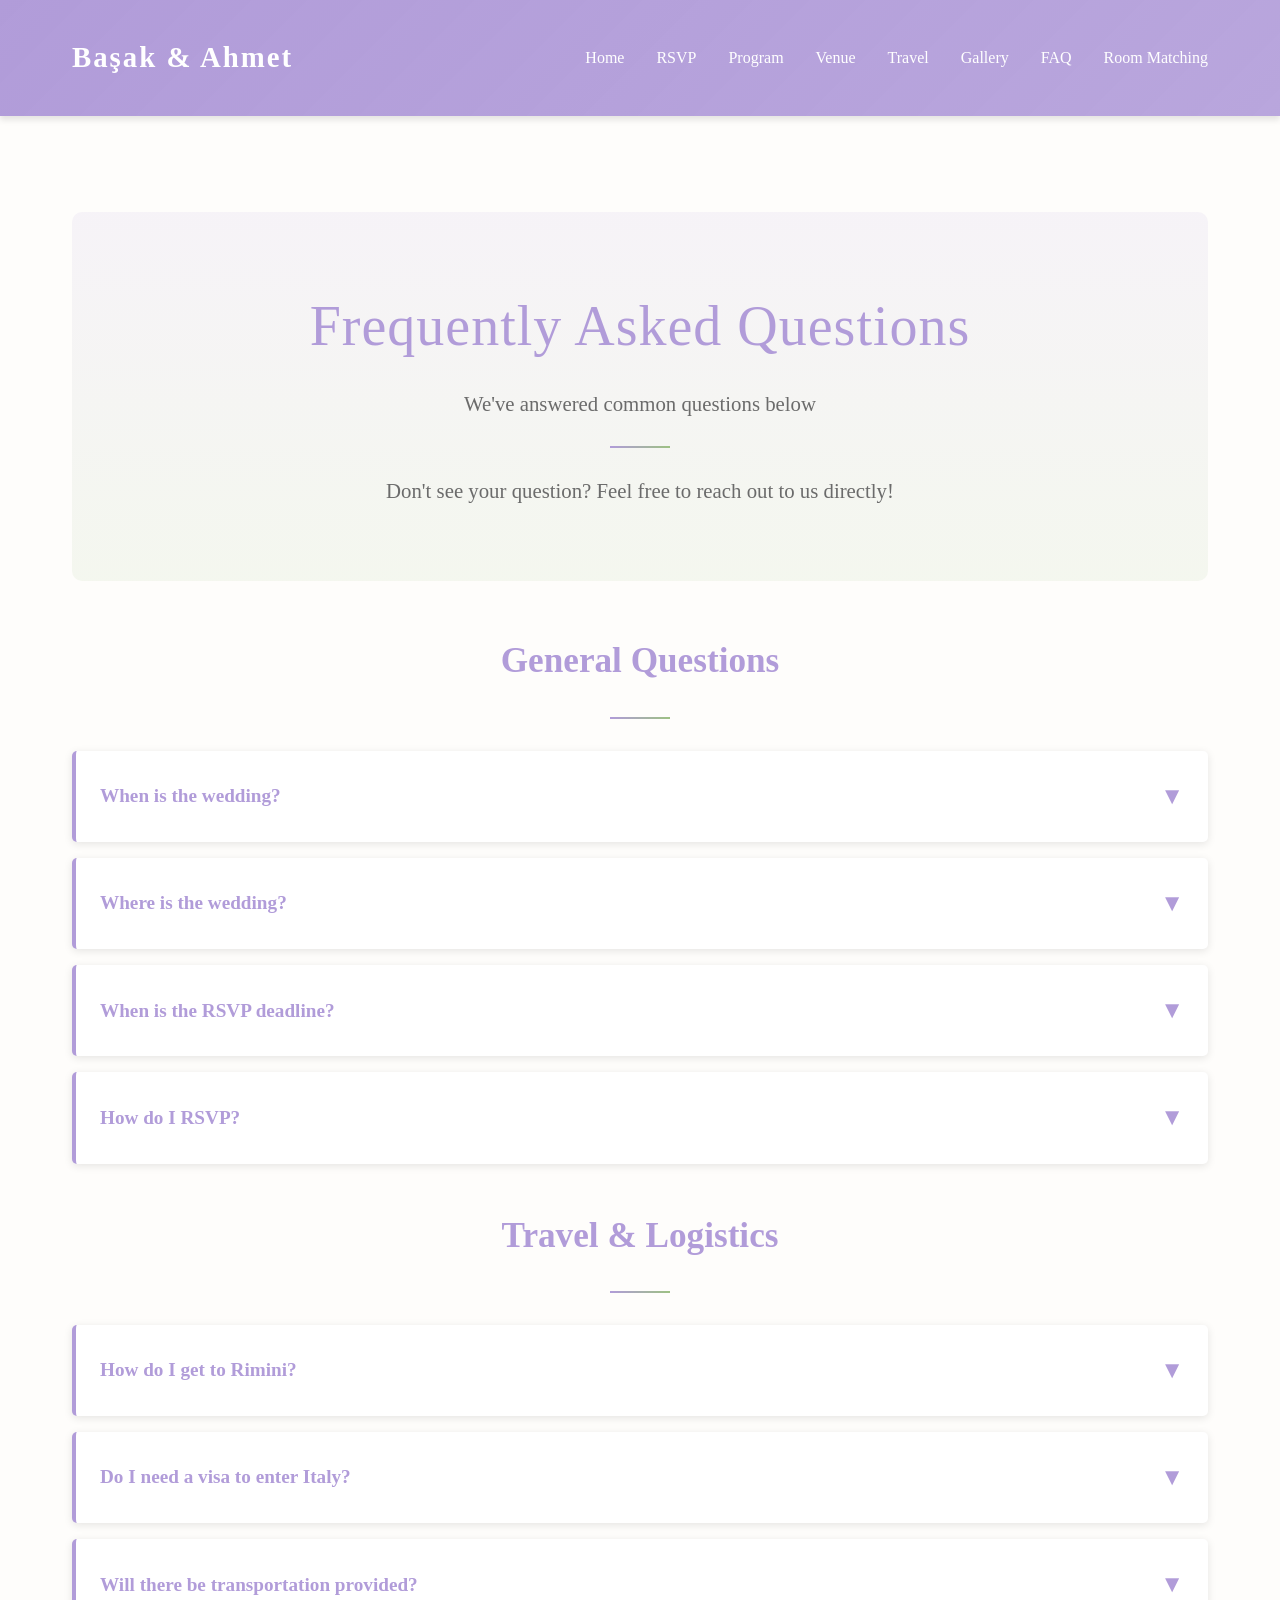
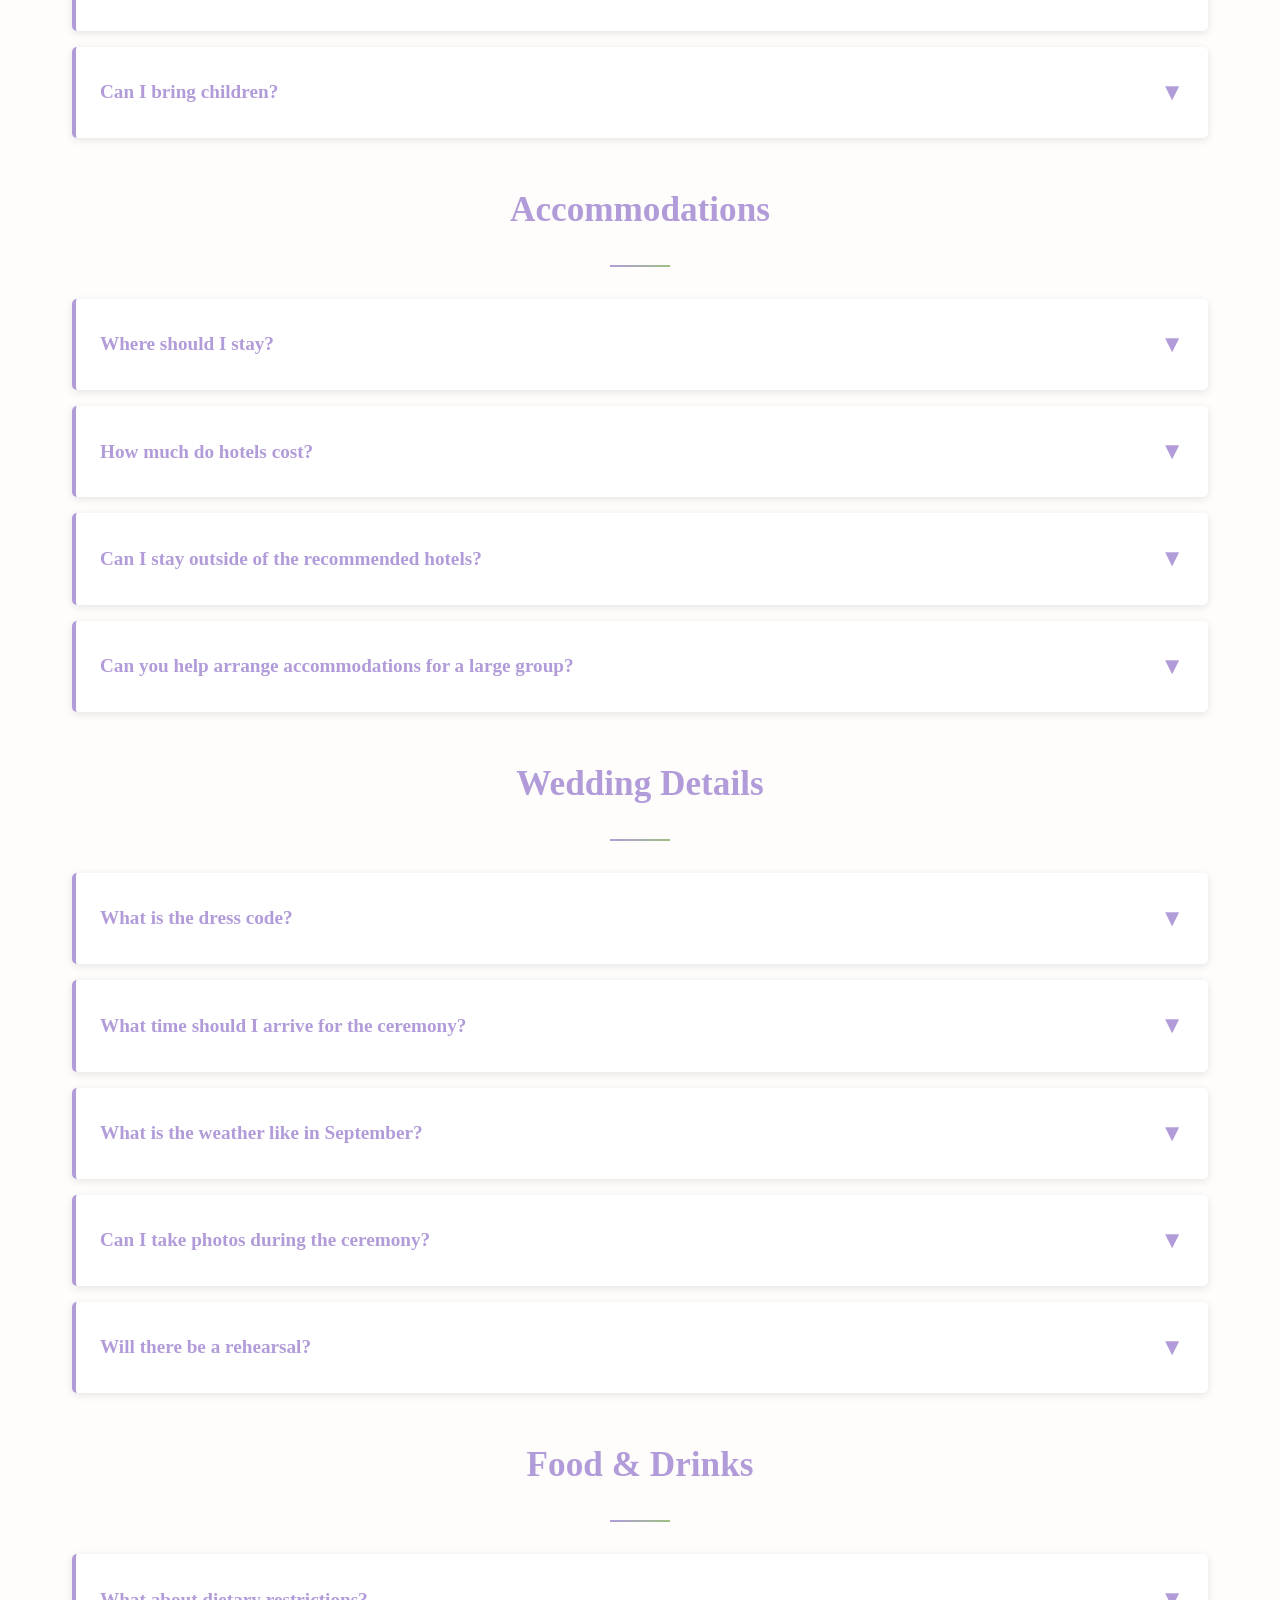
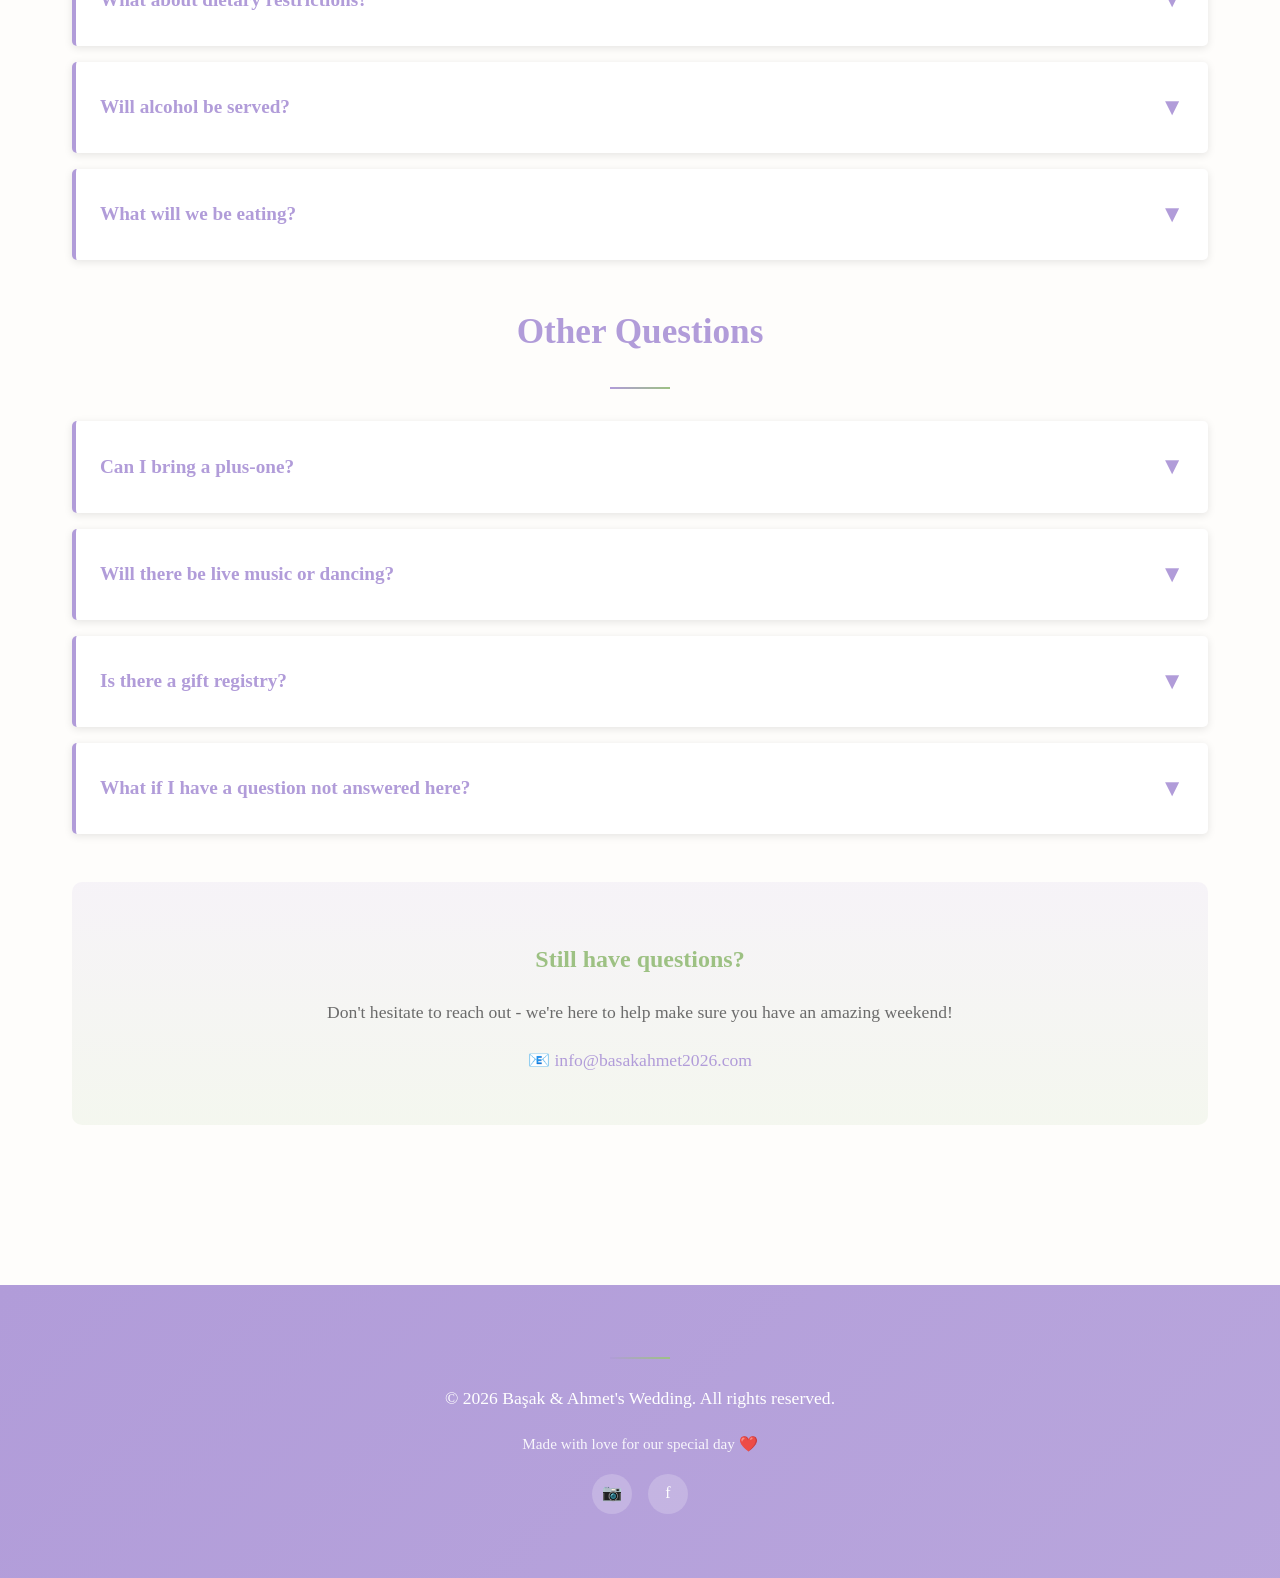
==== faq.html @ 20784af8 "Initial commit: Başak & Ahmet's Wedding Website" ====
<!DOCTYPE html>
<html lang="en">
<head>
    <meta charset="UTF-8">
    <meta name="viewport" content="width=device-width, initial-scale=1.0">
    <title>FAQ - Başak & Ahmet's Wedding</title>
    <link rel="stylesheet" href="styles.css">
    <style>
        .faq-item {
            background: white;
            border-left: 4px solid var(--primary);
            padding: 1.5rem;
            margin: 1rem 0;
            border-radius: 5px;
            box-shadow: 0 2px 8px rgba(0, 0, 0, 0.1);
            cursor: pointer;
            transition: all 0.3s ease;
        }

        .faq-item:hover {
            box-shadow: 0 4px 12px rgba(0, 0, 0, 0.15);
        }

        .faq-item h3 {
            margin: 0;
            color: var(--primary);
            font-size: 1.2rem;
            display: flex;
            justify-content: space-between;
            align-items: center;
        }

        .faq-item.active h3 {
            color: var(--secondary);
        }

        .faq-toggle {
            font-size: 1.5rem;
            transition: transform 0.3s ease;
        }

        .faq-item.active .faq-toggle {
            transform: rotate(180deg);
        }

        .faq-answer {
            display: none;
            margin-top: 1rem;
            color: var(--text-light);
            line-height: 1.8;
        }

        .faq-item.active .faq-answer {
            display: block;
            animation: slideDown 0.3s ease;
        }

        @keyframes slideDown {
            from {
                opacity: 0;
                transform: translateY(-10px);
            }
            to {
                opacity: 1;
                transform: translateY(0);
            }
        }

        .faq-category {
            margin: 2.5rem 0 1.5rem 0;
        }

        .faq-category h2 {
            margin-bottom: 1rem;
        }
    </style>
</head>
<body>
    <!-- Navigation -->
    <header>
        <nav>
            <div class="logo">Başak & Ahmet</div>
            <ul class="nav-links">
                <li><a href="index.html">Home</a></li>
                <li><a href="rsvp.html">RSVP</a></li>
                <li><a href="program.html">Program</a></li>
                <li><a href="venue.html">Venue</a></li>
                <li><a href="travel.html">Travel</a></li>
                <li><a href="gallery.html">Gallery</a></li>
                <li><a href="faq.html">FAQ</a></li>
                <li><a href="room-matching.html">Room Matching</a></li>
            </ul>
        </nav>
    </header>

    <!-- Main Content -->
    <main>
        <section class="hero">
            <h1>Frequently Asked Questions</h1>
            <p>We've answered common questions below</p>
            <div class="decorative-line"></div>
            <p>Don't see your question? Feel free to reach out to us directly!</p>
        </section>

        <!-- FAQ Content -->
        <div>
            <!-- General Questions -->
            <div class="faq-category">
                <h2>General Questions</h2>
                <div class="decorative-line" style="margin-bottom: 2rem;"></div>

                <div class="faq-item" onclick="toggleFaq(this)">
                    <h3>
                        When is the wedding?
                        <span class="faq-toggle">▼</span>
                    </h3>
                    <div class="faq-answer">
                        <p>Our wedding celebration is September 10-13, 2026, in Rimini, Italy. The main wedding ceremony and reception are on Saturday, September 12th.</p>
                    </div>
                </div>

                <div class="faq-item" onclick="toggleFaq(this)">
                    <h3>
                        Where is the wedding?
                        <span class="faq-toggle">▼</span>
                    </h3>
                    <div class="faq-answer">
                        <p>We're getting married in Rimini, Italy - a beautiful coastal city in the Emilia-Romagna region. Specific venue details are available on our Venue page.</p>
                    </div>
                </div>

                <div class="faq-item" onclick="toggleFaq(this)">
                    <h3>
                        When is the RSVP deadline?
                        <span class="faq-toggle">▼</span>
                    </h3>
                    <div class="faq-answer">
                        <p>Please RSVP by <strong>August 10th, 2026</strong>. This gives us enough time to finalize headcount for catering, seating arrangements, and all other logistics.</p>
                    </div>
                </div>

                <div class="faq-item" onclick="toggleFaq(this)">
                    <h3>
                        How do I RSVP?
                        <span class="faq-toggle">▼</span>
                    </h3>
                    <div class="faq-answer">
                        <p>Please visit our <a href="rsvp.html" style="color: var(--primary);">RSVP page</a> and fill out the online form. We're using Google Forms for easy response tracking. You'll need to provide your name, email, attendance confirmation, number of guests, and any dietary restrictions.</p>
                    </div>
                </div>
            </div>

            <!-- Travel & Logistics -->
            <div class="faq-category">
                <h2>Travel & Logistics</h2>
                <div class="decorative-line" style="margin-bottom: 2rem;"></div>

                <div class="faq-item" onclick="toggleFaq(this)">
                    <h3>
                        How do I get to Rimini?
                        <span class="faq-toggle">▼</span>
                    </h3>
                    <div class="faq-answer">
                        <p>Most guests fly into either Rimini Federico Fellini Airport (RMI) - closest option, or Bologna Marco Polo Airport (BLQ) with a 2-2.5 hour train ride to Rimini. See our <a href="travel.html" style="color: var(--primary);">Travel & Directions page</a> for detailed information.</p>
                    </div>
                </div>

                <div class="faq-item" onclick="toggleFaq(this)">
                    <h3>
                        Do I need a visa to enter Italy?
                        <span class="faq-toggle">▼</span>
                    </h3>
                    <div class="faq-answer">
                        <p>EU citizens need a valid passport. For non-EU citizens, visa requirements vary by country. Please check the official Italian government website or contact your nearest Italian embassy for your specific requirements. U.S. citizens can visit for up to 90 days without a visa.</p>
                    </div>
                </div>

                <div class="faq-item" onclick="toggleFaq(this)">
                    <h3>
                        Will there be transportation provided?
                        <span class="faq-toggle">▼</span>
                    </h3>
                    <div class="faq-answer">
                        <p>Yes! We're providing complimentary shuttle service between hotels and all wedding venues throughout the weekend. Details will be provided in your welcome packet upon arrival.</p>
                    </div>
                </div>

                <div class="faq-item" onclick="toggleFaq(this)">
                    <h3>
                        Can I bring children?
                        <span class="faq-toggle">▼</span>
                    </h3>
                    <div class="faq-answer">
                        <p>Children are absolutely welcome! Please mention their names and ages when you RSVP so we can ensure they're comfortable. If you have any special needs or requests for your children, please let us know.</p>
                    </div>
                </div>
            </div>

            <!-- Accommodations -->
            <div class="faq-category">
                <h2>Accommodations</h2>
                <div class="decorative-line" style="margin-bottom: 2rem;"></div>

                <div class="faq-item" onclick="toggleFaq(this)">
                    <h3>
                        Where should I stay?
                        <span class="faq-toggle">▼</span>
                    </h3>
                    <div class="faq-answer">
                        <p>We've arranged special rates at several hotels in Rimini. Check out our <a href="venue.html" style="color: var(--primary);">Venue & Accommodations page</a> for a list of recommended hotels with our wedding rates. Mention "Başak & Ahmet Wedding" when booking to receive the special rate.</p>
                    </div>
                </div>

                <div class="faq-item" onclick="toggleFaq(this)">
                    <h3>
                        How much do hotels cost?
                        <span class="faq-toggle">▼</span>
                    </h3>
                    <div class="faq-answer">
                        <p>Our partner hotels offer rates ranging from €90-150 per night depending on the hotel category. We have options for different budgets and preferences. See the Venue page for details on each property.</p>
                    </div>
                </div>

                <div class="faq-item" onclick="toggleFaq(this)">
                    <h3>
                        Can I stay outside of the recommended hotels?
                        <span class="faq-toggle">▼</span>
                    </h3>
                    <div class="faq-answer">
                        <p>Of course! While we've negotiated special rates at the listed hotels, you're welcome to stay anywhere in or around Rimini. Just note that shuttle service will primarily serve the partner hotels.</p>
                    </div>
                </div>

                <div class="faq-item" onclick="toggleFaq(this)">
                    <h3>
                        Can you help arrange accommodations for a large group?
                        <span class="faq-toggle">▼</span>
                    </h3>
                    <div class="faq-answer">
                        <p>Absolutely! If you're organizing accommodation for a group, please reach out to us at <a href="mailto:info@basakahmet2026.com" style="color: var(--primary);">info@basakahmet2026.com</a>. We can help coordinate with hotels or look at villa rental options.</p>
                    </div>
                </div>
            </div>

            <!-- Wedding Details -->
            <div class="faq-category">
                <h2>Wedding Details</h2>
                <div class="decorative-line" style="margin-bottom: 2rem;"></div>

                <div class="faq-item" onclick="toggleFaq(this)">
                    <h3>
                        What is the dress code?
                        <span class="faq-toggle">▼</span>
                    </h3>
                    <div class="faq-answer">
                        <p><strong>Welcome Dinner (Thursday):</strong> Cocktail Attire<br><strong>Welcome Party (Friday):</strong> Cocktail Attire<br><strong>Wedding Day (Saturday):</strong> Black Tie Optional (formal but doesn't require a tuxedo)</p>
                    </div>
                </div>

                <div class="faq-item" onclick="toggleFaq(this)">
                    <h3>
                        What time should I arrive for the ceremony?
                        <span class="faq-toggle">▼</span>
                    </h3>
                    <div class="faq-answer">
                        <p>Please arrive by 2:45 PM for the Saturday ceremony which begins at 3:00 PM. The shuttle service will depart from hotels starting at 2:15 PM, so plan accordingly.</p>
                    </div>
                </div>

                <div class="faq-item" onclick="toggleFaq(this)">
                    <h3>
                        What is the weather like in September?
                        <span class="faq-toggle">▼</span>
                    </h3>
                    <div class="faq-answer">
                        <p>September in Rimini is wonderful! Expect warm, pleasant weather with temperatures around 25-27°C (77-81°F). The Adriatic Sea is still warm for swimming. Pack light clothing, sunscreen, sunglasses, and comfortable walking shoes.</p>
                    </div>
                </div>

                <div class="faq-item" onclick="toggleFaq(this)">
                    <h3>
                        Can I take photos during the ceremony?
                        <span class="faq-toggle">▼</span>
                    </h3>
                    <div class="faq-answer">
                        <p>We appreciate your enthusiasm! During the ceremony, please refrain from taking photos so our photographer can capture perfect moments. However, feel free to take photos during the cocktail hour and reception.</p>
                    </div>
                </div>

                <div class="faq-item" onclick="toggleFaq(this)">
                    <h3>
                        Will there be a rehearsal?
                        <span class="faq-toggle">▼</span>
                    </h3>
                    <div class="faq-answer">
                        <p>Yes! Scheduled for Friday, September 11th. The rehearsal is optional but recommended, especially for those in the wedding party. Details will be sent to you via email.</p>
                    </div>
                </div>
            </div>

            <!-- Food & Drinks -->
            <div class="faq-category">
                <h2>Food & Drinks</h2>
                <div class="decorative-line" style="margin-bottom: 2rem;"></div>

                <div class="faq-item" onclick="toggleFaq(this)">
                    <h3>
                        What about dietary restrictions?
                        <span class="faq-toggle">▼</span>
                    </h3>
                    <div class="faq-answer">
                        <p>We absolutely accommodate dietary restrictions and allergies! Please indicate them clearly when you RSVP. We can provide vegetarian, vegan, gluten-free, and other special meal options. Please be specific about your needs.</p>
                    </div>
                </div>

                <div class="faq-item" onclick="toggleFaq(this)">
                    <h3>
                        Will alcohol be served?
                        <span class="faq-toggle">▼</span>
                    </h3>
                    <div class="faq-answer">
                        <p>Yes, a full bar with wine, beer, and cocktails will be available at all events. Non-alcoholic beverages and soft drinks will also be available throughout.</p>
                    </div>
                </div>

                <div class="faq-item" onclick="toggleFaq(this)">
                    <h3>
                        What will we be eating?
                        <span class="faq-toggle">▼</span>
                    </h3>
                    <div class="faq-answer">
                        <p>Our menu features authentic Italian cuisine with a focus on Emilia-Romagna regional specialties. We're combining traditional dishes with modern preparation. A detailed menu will be sent to you in advance.</p>
                    </div>
                </div>
            </div>

            <!-- Other Questions -->
            <div class="faq-category">
                <h2>Other Questions</h2>
                <div class="decorative-line" style="margin-bottom: 2rem;"></div>

                <div class="faq-item" onclick="toggleFaq(this)">
                    <h3>
                        Can I bring a plus-one?
                        <span class="faq-toggle">▼</span>
                    </h3>
                    <div class="faq-answer">
                        <p>We're providing a plus-one option for single guests. Please indicate this when you RSVP, and provide your guest's name. If you're unsure whether you'll have someone to bring, you can confirm later on the RSVP form.</p>
                    </div>
                </div>

                <div class="faq-item" onclick="toggleFaq(this)">
                    <h3>
                        Will there be live music or dancing?
                        <span class="faq-toggle">▼</span>
                    </h3>
                    <div class="faq-answer">
                        <p>Yes! We'll have live music during dinner and a fantastic DJ for dancing after dinner. We're planning a celebration that will go well into the night!</p>
                    </div>
                </div>

                <div class="faq-item" onclick="toggleFaq(this)">
                    <h3>
                        Is there a gift registry?
                        <span class="faq-toggle">▼</span>
                    </h3>
                    <div class="faq-answer">
                        <p>Your presence is the present! However, if you'd like to give a gift, we're grateful for anything. We'll have registry information coming soon on this website.</p>
                    </div>
                </div>

                <div class="faq-item" onclick="toggleFaq(this)">
                    <h3>
                        What if I have a question not answered here?
                        <span class="faq-toggle">▼</span>
                    </h3>
                    <div class="faq-answer">
                        <p>Please reach out to us directly! Email us at <a href="mailto:info@basakahmet2026.com" style="color: var(--primary);">info@basakahmet2026.com</a> or fill out the contact form. We're happy to answer any questions you have.</p>
                    </div>
                </div>
            </div>
        </div>

        <!-- Contact Call-to-Action -->
        <section style="background: linear-gradient(to bottom, rgba(177, 156, 217, 0.1), rgba(157, 193, 131, 0.1)); padding: 2rem; border-radius: 10px; text-align: center; margin-top: 3rem;">
            <h3>Still have questions?</h3>
            <p style="margin-top: 1rem;">Don't hesitate to reach out - we're here to help make sure you have an amazing weekend!</p>
            <p style="margin-top: 0.5rem;">📧 <a href="mailto:info@basakahmet2026.com" style="color: var(--primary); text-decoration: none;">info@basakahmet2026.com</a></p>
        </section>
    </main>

    <!-- Footer -->
    <footer>
        <div class="decorative-line"></div>
        <p style="margin-top: 1rem;">&copy; 2026 Başak & Ahmet's Wedding. All rights reserved.</p>
        <p style="font-size: 0.95rem; margin-top: 0.5rem; opacity: 0.9;">Made with love for our special day ❤️</p>
        <div class="social-links">
            <a href="#" title="Instagram">📷</a>
            <a href="#" title="Facebook">f</a>
        </div>
    </footer>

    <script>
        function toggleFaq(element) {
            // Close all other FAQ items
            const allItems = document.querySelectorAll('.faq-item');
            allItems.forEach(item => {
                if (item !== element) {
                    item.classList.remove('active');
                }
            });
            
            // Toggle current item
            element.classList.toggle('active');
        }
    </script>
</body>
</html>
---- styles.css ----
/* Başak & Ahmet's Wedding Website - Romantic/Vintage Aesthetic */

:root {
    --primary: #B19CD9;        /* Lilac */
    --secondary: #9DC183;      /* Sage Green */
    --accent: #F5F5F5;         /* Off-white */
    --text-dark: #3E3E3E;      /* Dark gray */
    --text-light: #6B6B6B;     /* Medium gray */
    --gold: #D4AF92;           /* Soft gold accent */
}

* {
    margin: 0;
    padding: 0;
    box-sizing: border-box;
}

html {
    scroll-behavior: smooth;
}

body {
    font-family: 'Georgia', 'Garamond', serif;
    line-height: 1.8;
    color: var(--text-dark);
    background-color: #FEFDFB;
}

/* Header & Navigation */
header {
    background: linear-gradient(135deg, var(--primary) 0%, rgba(177, 156, 217, 0.9) 100%);
    padding: 2rem 0;
    box-shadow: 0 4px 6px rgba(0, 0, 0, 0.1);
    position: sticky;
    top: 0;
    z-index: 1000;
}

nav {
    max-width: 1200px;
    margin: 0 auto;
    padding: 0 2rem;
    display: flex;
    justify-content: space-between;
    align-items: center;
}

.logo {
    font-size: 1.8rem;
    font-weight: bold;
    color: white;
    letter-spacing: 2px;
}

.nav-links {
    display: flex;
    list-style: none;
    gap: 2rem;
}

.nav-links a {
    color: white;
    text-decoration: none;
    font-size: 1rem;
    transition: all 0.3s ease;
    position: relative;
}

.nav-links a:hover {
    color: var(--gold);
}

.nav-links a::after {
    content: '';
    position: absolute;
    bottom: -5px;
    left: 0;
    width: 0;
    height: 2px;
    background-color: var(--gold);
    transition: width 0.3s ease;
}

.nav-links a:hover::after {
    width: 100%;
}

/* Main Content */
main {
    max-width: 1200px;
    margin: 0 auto;
    padding: 3rem 2rem;
}

.page {
    display: none;
}

.page.active {
    display: block;
    animation: fadeIn 0.5s ease;
}

@keyframes fadeIn {
    from {
        opacity: 0;
        transform: translateY(10px);
    }
    to {
        opacity: 1;
        transform: translateY(0);
    }
}

/* Sections */
section {
    margin: 3rem 0;
}

h1 {
    font-size: 3rem;
    color: var(--primary);
    margin-bottom: 1rem;
    font-weight: normal;
    letter-spacing: 1px;
}

h2 {
    font-size: 2.2rem;
    color: var(--primary);
    margin: 2rem 0 1.5rem 0;
    text-align: center;
}

h3 {
    font-size: 1.5rem;
    color: var(--secondary);
    margin-top: 1.5rem;
}

p {
    font-size: 1.1rem;
    color: var(--text-light);
    margin-bottom: 1rem;
}

/* Hero Section */
.hero {
    text-align: center;
    padding: 4rem 0;
    background: linear-gradient(to bottom, rgba(177, 156, 217, 0.1), rgba(157, 193, 131, 0.1));
    border-radius: 10px;
    margin-bottom: 3rem;
}

.hero h1 {
    font-size: 3.5rem;
    margin-bottom: 0.5rem;
}

.hero p {
    font-size: 1.3rem;
    margin-bottom: 0.5rem;
}

.date-location {
    font-size: 1.2rem;
    color: var(--secondary);
    font-style: italic;
    margin-bottom: 2rem;
}

.decorative-line {
    width: 60px;
    height: 2px;
    background: linear-gradient(to right, var(--primary), var(--secondary));
    margin: 1.5rem auto;
}

/* Cards */
.cards-container {
    display: grid;
    grid-template-columns: repeat(auto-fit, minmax(250px, 1fr));
    gap: 2rem;
    margin: 2rem 0;
}

.card {
    background: white;
    padding: 2rem;
    border-radius: 8px;
    box-shadow: 0 4px 15px rgba(0, 0, 0, 0.1);
    transition: all 0.3s ease;
    border-top: 4px solid var(--primary);
}

.card:hover {
    transform: translateY(-5px);
    box-shadow: 0 8px 25px rgba(0, 0, 0, 0.15);
    border-top-color: var(--secondary);
}

.card h3 {
    color: var(--primary);
}

/* Buttons */
.btn {
    display: inline-block;
    padding: 0.8rem 2rem;
    background: linear-gradient(135deg, var(--primary), var(--secondary));
    color: white;
    text-decoration: none;
    border-radius: 5px;
    border: none;
    cursor: pointer;
    font-size: 1rem;
    font-family: 'Georgia', serif;
    transition: all 0.3s ease;
    box-shadow: 0 4px 10px rgba(177, 156, 217, 0.3);
}

.btn:hover {
    transform: translateY(-2px);
    box-shadow: 0 6px 15px rgba(177, 156, 217, 0.4);
}

.btn-secondary {
    background: var(--secondary);
}

.btn-secondary:hover {
    box-shadow: 0 6px 15px rgba(157, 193, 131, 0.4);
}

/* Forms */
form {
    background: white;
    padding: 2.5rem;
    border-radius: 8px;
    box-shadow: 0 4px 15px rgba(0, 0, 0, 0.1);
    max-width: 600px;
    margin: 2rem auto;
}

.form-group {
    margin-bottom: 1.5rem;
}

label {
    display: block;
    margin-bottom: 0.5rem;
    color: var(--primary);
    font-weight: 600;
}

input[type="text"],
input[type="email"],
input[type="date"],
input[type="tel"],
select,
textarea {
    width: 100%;
    padding: 0.8rem;
    border: 1px solid #E0D5E8;
    border-radius: 5px;
    font-family: 'Georgia', serif;
    font-size: 1rem;
    color: var(--text-dark);
    transition: border-color 0.3s ease;
}

input[type="text"]:focus,
input[type="email"]:focus,
input[type="date"]:focus,
input[type="tel"]:focus,
select:focus,
textarea:focus {
    outline: none;
    border-color: var(--primary);
    box-shadow: 0 0 5px rgba(177, 156, 217, 0.3);
}

input[type="checkbox"],
input[type="radio"] {
    margin-right: 0.5rem;
    accent-color: var(--primary);
}

.checkbox-group,
.radio-group {
    display: flex;
    flex-direction: column;
    gap: 0.8rem;
}

textarea {
    resize: vertical;
    min-height: 100px;
}

/* Gallery */
.gallery {
    display: grid;
    grid-template-columns: repeat(auto-fit, minmax(250px, 1fr));
    gap: 1.5rem;
    margin: 2rem 0;
}

.gallery-item {
    position: relative;
    overflow: hidden;
    border-radius: 8px;
    aspect-ratio: 1;
}

.gallery-item img {
    width: 100%;
    height: 100%;
    object-fit: cover;
    transition: transform 0.3s ease;
}

.gallery-item:hover img {
    transform: scale(1.05);
}

.gallery-placeholder {
    background: linear-gradient(135deg, var(--primary), var(--secondary));
    width: 100%;
    height: 100%;
    display: flex;
    align-items: center;
    justify-content: center;
    color: white;
    font-size: 3rem;
}

/* Timeline/Program */
.timeline {
    position: relative;
    padding: 2rem 0;
}

.timeline::before {
    content: '';
    position: absolute;
    left: 50%;
    transform: translateX(-50%);
    width: 2px;
    height: 100%;
    background: var(--primary);
}

.timeline-item {
    margin-bottom: 2rem;
    width: 45%;
}

.timeline-item:nth-child(odd) {
    margin-left: 0;
    text-align: right;
    padding-right: 3rem;
}

.timeline-item:nth-child(even) {
    margin-left: 55%;
    padding-left: 3rem;
}

.timeline-dot {
    position: absolute;
    width: 16px;
    height: 16px;
    background: var(--primary);
    border: 4px solid white;
    border-radius: 50%;
    left: 50%;
    transform: translateX(-50%);
    top: 20px;
    box-shadow: 0 0 0 3px var(--secondary);
}

.timeline-content {
    background: white;
    padding: 1.5rem;
    border-radius: 8px;
    box-shadow: 0 4px 15px rgba(0, 0, 0, 0.1);
}

.timeline-time {
    color: var(--primary);
    font-weight: 600;
    margin-bottom: 0.5rem;
}

/* Footer */
footer {
    background: linear-gradient(135deg, var(--primary) 0%, rgba(177, 156, 217, 0.9) 100%);
    color: white;
    text-align: center;
    padding: 3rem 2rem;
    margin-top: 4rem;
}

footer p {
    color: white;
}

.social-links {
    display: flex;
    justify-content: center;
    gap: 1rem;
    margin: 1rem 0;
}

.social-links a {
    display: inline-block;
    width: 40px;
    height: 40px;
    background: rgba(255, 255, 255, 0.2);
    border-radius: 50%;
    display: flex;
    align-items: center;
    justify-content: center;
    color: white;
    text-decoration: none;
    transition: all 0.3s ease;
}

.social-links a:hover {
    background: rgba(255, 255, 255, 0.4);
    transform: translateY(-3px);
}

/* Responsive Design */
@media (max-width: 768px) {
    h1 {
        font-size: 2rem;
    }

    h2 {
        font-size: 1.8rem;
    }

    .nav-links {
        flex-direction: column;
        gap: 1rem;
        font-size: 0.9rem;
    }

    .timeline::before {
        left: 20px;
    }

    .timeline-item {
        width: 100%;
        margin-left: 0 !important;
        padding-left: 60px !important;
        padding-right: 0 !important;
        text-align: left !important;
    }

    .timeline-dot {
        left: 20px;
    }

    .gallery {
        grid-template-columns: 1fr;
    }

    main {
        padding: 1.5rem 1rem;
    }

    form {
        padding: 1.5rem;
    }
}

@media (max-width: 480px) {
    h1 {
        font-size: 1.5rem;
    }

    h2 {
        font-size: 1.3rem;
    }

    .nav-links {
        gap: 0.5rem;
        font-size: 0.8rem;
    }

    .hero {
        padding: 2rem 1rem;
    }
}
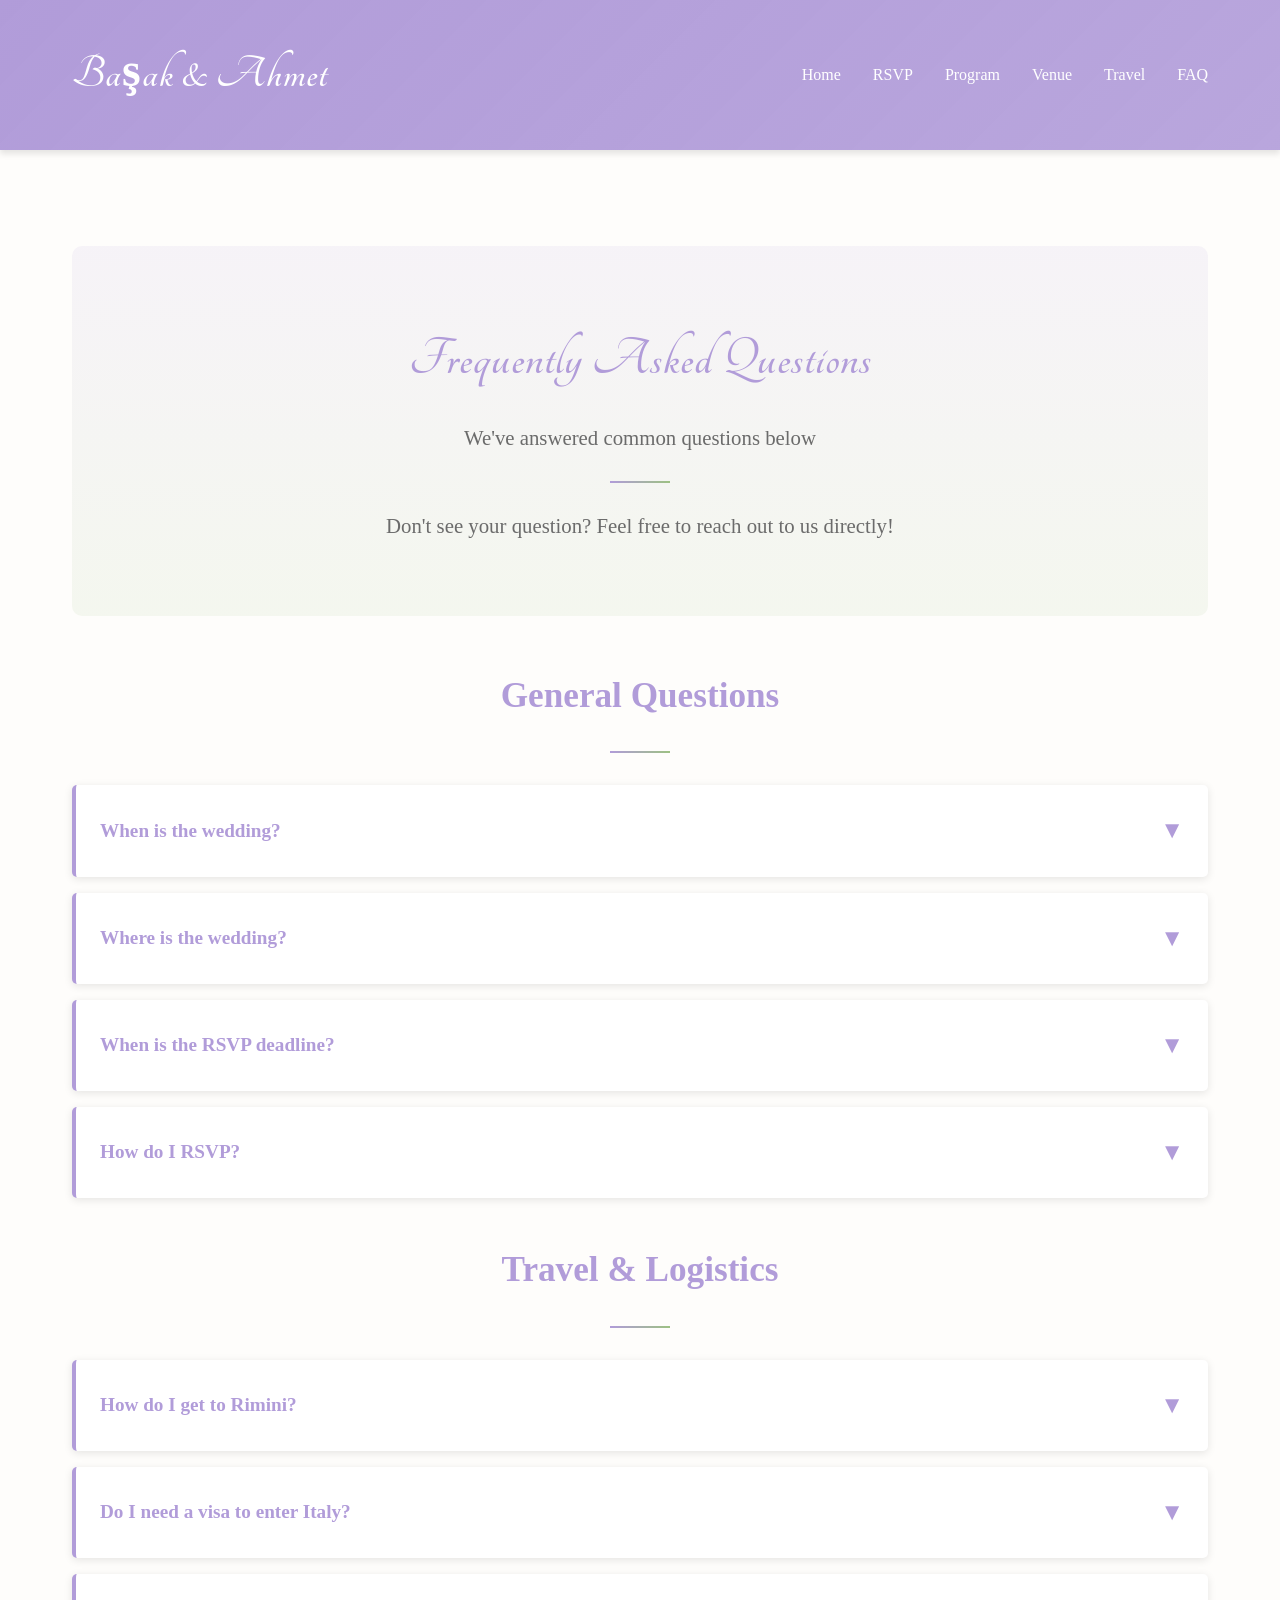
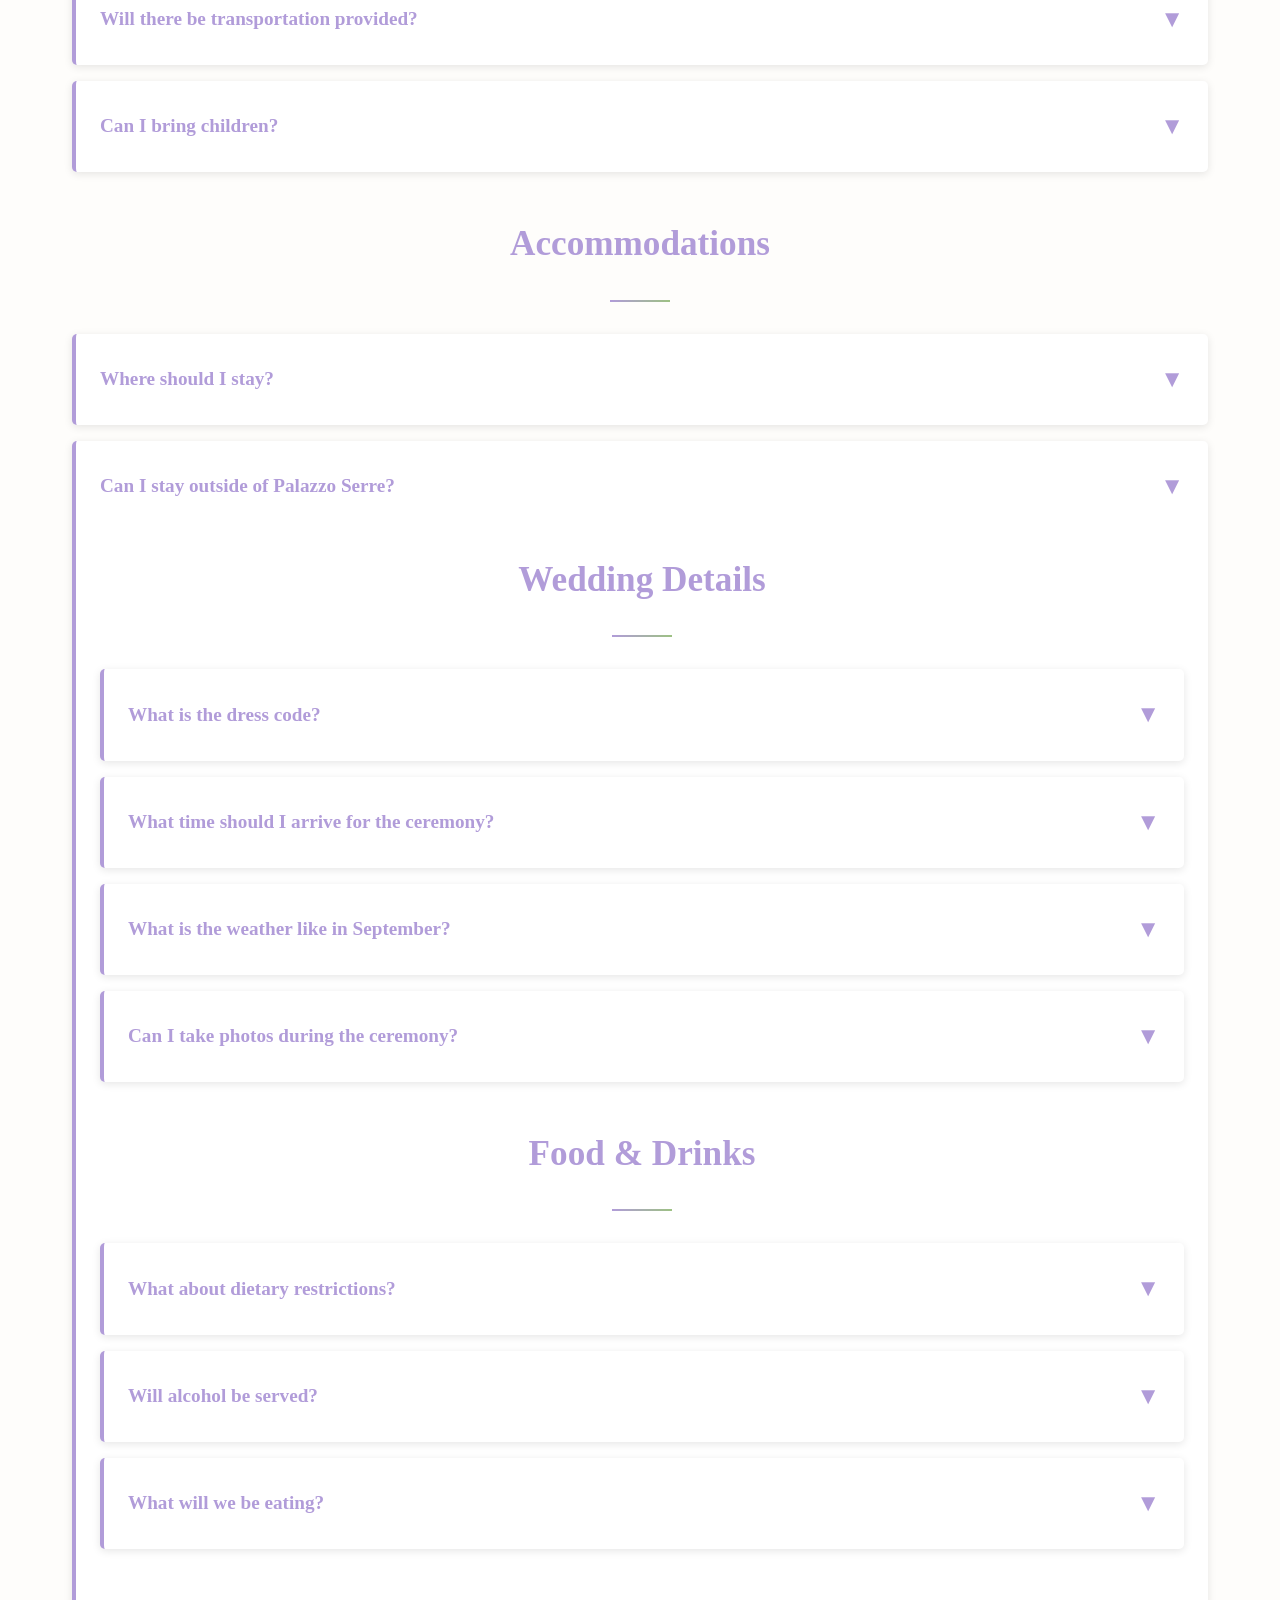
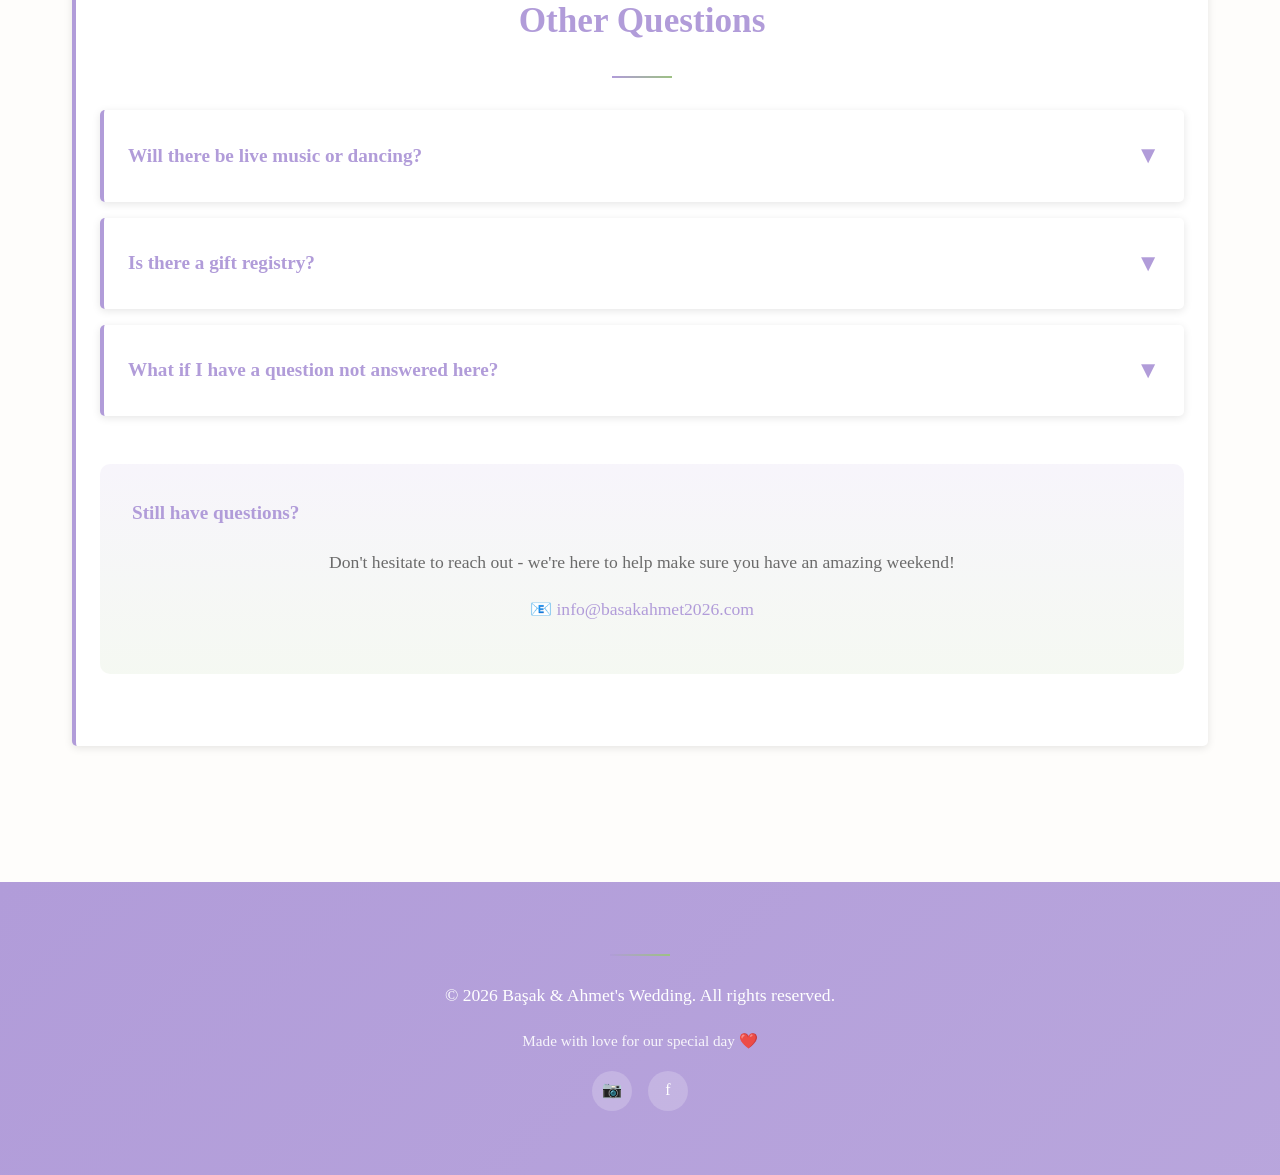
==== commit dfa483ae: "Add dreamy design: cursive fonts, Bridgerton frame, remove gallery and room matching" ====
--- a/faq.html
+++ b/faq.html
@@ -86,9 +86,7 @@
                 <li><a href="program.html">Program</a></li>
                 <li><a href="venue.html">Venue</a></li>
                 <li><a href="travel.html">Travel</a></li>
-                <li><a href="gallery.html">Gallery</a></li>
                 <li><a href="faq.html">FAQ</a></li>
-                <li><a href="room-matching.html">Room Matching</a></li>
             </ul>
         </nav>
     </header>
@@ -135,7 +133,7 @@
                         <span class="faq-toggle">▼</span>
                     </h3>
                     <div class="faq-answer">
-                        <p>Please RSVP by <strong>August 10th, 2026</strong>. This gives us enough time to finalize headcount for catering, seating arrangements, and all other logistics.</p>
+                        <p>Please RSVP by <strong>June 10th, 2026</strong>. This gives us enough time to finalize headcount for catering, seating arrangements, and all other logistics.</p>
                     </div>
                 </div>
 
@@ -161,7 +159,7 @@
                         <span class="faq-toggle">▼</span>
                     </h3>
                     <div class="faq-answer">
-                        <p>Most guests fly into either Rimini Federico Fellini Airport (RMI) - closest option, or Bologna Marco Polo Airport (BLQ) with a 2-2.5 hour train ride to Rimini. See our <a href="travel.html" style="color: var(--primary);">Travel & Directions page</a> for detailed information.</p>
+                        <p>Most guests fly into Bologna Guglielmo Marconi Airport (BLQ) - closest option. You can travel to the accommodation using our shuttle service in case you arrive on September 10! See our <a href="travel.html" style="color: var(--primary);">Travel & Directions page</a> for detailed information.</p>
                     </div>
                 </div>
 
@@ -207,147 +205,112 @@
                         <span class="faq-toggle">▼</span>
                     </h3>
                     <div class="faq-answer">
-                        <p>We've arranged special rates at several hotels in Rimini. Check out our <a href="venue.html" style="color: var(--primary);">Venue & Accommodations page</a> for a list of recommended hotels with our wedding rates. Mention "Başak & Ahmet Wedding" when booking to receive the special rate.</p>
-                    </div>
-                </div>
-
-                <div class="faq-item" onclick="toggleFaq(this)">
-                    <h3>
-                        How much do hotels cost?
-                        <span class="faq-toggle">▼</span>
-                    </h3>
-                    <div class="faq-answer">
-                        <p>Our partner hotels offer rates ranging from €90-150 per night depending on the hotel category. We have options for different budgets and preferences. See the Venue page for details on each property.</p>
-                    </div>
-                </div>
-
-                <div class="faq-item" onclick="toggleFaq(this)">
-                    <h3>
-                        Can I stay outside of the recommended hotels?
-                        <span class="faq-toggle">▼</span>
-                    </h3>
-                    <div class="faq-answer">
-                        <p>Of course! While we've negotiated special rates at the listed hotels, you're welcome to stay anywhere in or around Rimini. Just note that shuttle service will primarily serve the partner hotels.</p>
-                    </div>
-                </div>
-
-                <div class="faq-item" onclick="toggleFaq(this)">
-                    <h3>
-                        Can you help arrange accommodations for a large group?
-                        <span class="faq-toggle">▼</span>
-                    </h3>
-                    <div class="faq-answer">
-                        <p>Absolutely! If you're organizing accommodation for a group, please reach out to us at <a href="mailto:info@basakahmet2026.com" style="color: var(--primary);">info@basakahmet2026.com</a>. We can help coordinate with hotels or look at villa rental options.</p>
+                        <p>Family and friends are prioritized for the accommodation at Palazzo Serre. </p>
+                    </div>
+                </div>
+
+                
+
+                <div class="faq-item" onclick="toggleFaq(this)">
+                    <h3>
+                        Can I stay outside of Palazzo Serre?
+                        <span class="faq-toggle">▼</span>
+                    </h3>
+                    <div class="faq-answer">
+                        <p>Of course! In this case, we would appreciate if you could let us know beforehand so we can invite other guests to stay at Palazzo Serre. Please see our <a href="venue.html" style="color: var(--primary);">Venue page</a> for details on accommodation options in Rimini.</p>
+                </div>
+
+            
+
+            <!-- Wedding Details -->
+            <div class="faq-category">
+                <h2>Wedding Details</h2>
+                <div class="decorative-line" style="margin-bottom: 2rem;"></div>
+
+                <div class="faq-item" onclick="toggleFaq(this)">
+                    <h3>
+                        What is the dress code?
+                        <span class="faq-toggle">▼</span>
+                    </h3>
+                    <div class="faq-answer">
+                        <p><strong>Welcome Dinner (Thursday):</strong> Cocktail Attire<br><strong>Welcome Party (Friday):</strong> Cocktail Attire<br><strong>Wedding Day (Saturday):</strong> Black Tie </p>
+                    </div>
+                </div>
+
+                <div class="faq-item" onclick="toggleFaq(this)">
+                    <h3>
+                        What time should I arrive for the ceremony?
+                        <span class="faq-toggle">▼</span>
+                    </h3>
+                    <div class="faq-answer">
+                        <p>Please arrive by 2:45 PM for the Saturday ceremony which begins at 3:00 PM. The shuttle service will depart from hotels starting at 2:15 PM, so plan accordingly.</p>
+                    </div>
+                </div>
+
+                <div class="faq-item" onclick="toggleFaq(this)">
+                    <h3>
+                        What is the weather like in September?
+                        <span class="faq-toggle">▼</span>
+                    </h3>
+                    <div class="faq-answer">
+                        <p>September in Rimini is wonderful! Expect warm, pleasant weather with temperatures around 25-27°C (77-81°F). The Adriatic Sea is still warm for swimming. Pack light clothing, sunscreen, sunglasses, and comfortable walking shoes.</p>
+                    </div>
+                </div>
+
+                <div class="faq-item" onclick="toggleFaq(this)">
+                    <h3>
+                        Can I take photos during the ceremony?
+                        <span class="faq-toggle">▼</span>
+                    </h3>
+                    <div class="faq-answer">
+                        <p>We appreciate your enthusiasm! Please feel free to take photos and videos during the ceremony.</p>
+                    </div>
+                </div>
+
+                
+
+            <!-- Food & Drinks -->
+            <div class="faq-category">
+                <h2>Food & Drinks</h2>
+                <div class="decorative-line" style="margin-bottom: 2rem;"></div>
+
+                <div class="faq-item" onclick="toggleFaq(this)">
+                    <h3>
+                        What about dietary restrictions?
+                        <span class="faq-toggle">▼</span>
+                    </h3>
+                    <div class="faq-answer">
+                        <p>We absolutely accommodate dietary restrictions and allergies! Please indicate them clearly when you RSVP. We can provide vegetarian, vegan, gluten-free, and other special meal options. Please be specific about your needs.</p>
+                    </div>
+                </div>
+
+                <div class="faq-item" onclick="toggleFaq(this)">
+                    <h3>
+                        Will alcohol be served?
+                        <span class="faq-toggle">▼</span>
+                    </h3>
+                    <div class="faq-answer">
+                        <p>Alcohol will not be served. Please feel free to bring some if you would like to!</p>
+                    </div>
+                </div>
+
+                <div class="faq-item" onclick="toggleFaq(this)">
+                    <h3>
+                        What will we be eating?
+                        <span class="faq-toggle">▼</span>
+                    </h3>
+                    <div class="faq-answer">
+                        <p>Our menu features authentic Italian cuisine with a focus on Emilia-Romagna regional specialties. We're combining traditional dishes with modern preparation. A detailed menu will be sent to you in advance.</p>
                     </div>
                 </div>
             </div>
 
-            <!-- Wedding Details -->
-            <div class="faq-category">
-                <h2>Wedding Details</h2>
-                <div class="decorative-line" style="margin-bottom: 2rem;"></div>
-
-                <div class="faq-item" onclick="toggleFaq(this)">
-                    <h3>
-                        What is the dress code?
-                        <span class="faq-toggle">▼</span>
-                    </h3>
-                    <div class="faq-answer">
-                        <p><strong>Welcome Dinner (Thursday):</strong> Cocktail Attire<br><strong>Welcome Party (Friday):</strong> Cocktail Attire<br><strong>Wedding Day (Saturday):</strong> Black Tie Optional (formal but doesn't require a tuxedo)</p>
-                    </div>
-                </div>
-
-                <div class="faq-item" onclick="toggleFaq(this)">
-                    <h3>
-                        What time should I arrive for the ceremony?
-                        <span class="faq-toggle">▼</span>
-                    </h3>
-                    <div class="faq-answer">
-                        <p>Please arrive by 2:45 PM for the Saturday ceremony which begins at 3:00 PM. The shuttle service will depart from hotels starting at 2:15 PM, so plan accordingly.</p>
-                    </div>
-                </div>
-
-                <div class="faq-item" onclick="toggleFaq(this)">
-                    <h3>
-                        What is the weather like in September?
-                        <span class="faq-toggle">▼</span>
-                    </h3>
-                    <div class="faq-answer">
-                        <p>September in Rimini is wonderful! Expect warm, pleasant weather with temperatures around 25-27°C (77-81°F). The Adriatic Sea is still warm for swimming. Pack light clothing, sunscreen, sunglasses, and comfortable walking shoes.</p>
-                    </div>
-                </div>
-
-                <div class="faq-item" onclick="toggleFaq(this)">
-                    <h3>
-                        Can I take photos during the ceremony?
-                        <span class="faq-toggle">▼</span>
-                    </h3>
-                    <div class="faq-answer">
-                        <p>We appreciate your enthusiasm! During the ceremony, please refrain from taking photos so our photographer can capture perfect moments. However, feel free to take photos during the cocktail hour and reception.</p>
-                    </div>
-                </div>
-
-                <div class="faq-item" onclick="toggleFaq(this)">
-                    <h3>
-                        Will there be a rehearsal?
-                        <span class="faq-toggle">▼</span>
-                    </h3>
-                    <div class="faq-answer">
-                        <p>Yes! Scheduled for Friday, September 11th. The rehearsal is optional but recommended, especially for those in the wedding party. Details will be sent to you via email.</p>
-                    </div>
-                </div>
-            </div>
-
-            <!-- Food & Drinks -->
-            <div class="faq-category">
-                <h2>Food & Drinks</h2>
-                <div class="decorative-line" style="margin-bottom: 2rem;"></div>
-
-                <div class="faq-item" onclick="toggleFaq(this)">
-                    <h3>
-                        What about dietary restrictions?
-                        <span class="faq-toggle">▼</span>
-                    </h3>
-                    <div class="faq-answer">
-                        <p>We absolutely accommodate dietary restrictions and allergies! Please indicate them clearly when you RSVP. We can provide vegetarian, vegan, gluten-free, and other special meal options. Please be specific about your needs.</p>
-                    </div>
-                </div>
-
-                <div class="faq-item" onclick="toggleFaq(this)">
-                    <h3>
-                        Will alcohol be served?
-                        <span class="faq-toggle">▼</span>
-                    </h3>
-                    <div class="faq-answer">
-                        <p>Yes, a full bar with wine, beer, and cocktails will be available at all events. Non-alcoholic beverages and soft drinks will also be available throughout.</p>
-                    </div>
-                </div>
-
-                <div class="faq-item" onclick="toggleFaq(this)">
-                    <h3>
-                        What will we be eating?
-                        <span class="faq-toggle">▼</span>
-                    </h3>
-                    <div class="faq-answer">
-                        <p>Our menu features authentic Italian cuisine with a focus on Emilia-Romagna regional specialties. We're combining traditional dishes with modern preparation. A detailed menu will be sent to you in advance.</p>
-                    </div>
-                </div>
-            </div>
-
             <!-- Other Questions -->
             <div class="faq-category">
                 <h2>Other Questions</h2>
                 <div class="decorative-line" style="margin-bottom: 2rem;"></div>
 
-                <div class="faq-item" onclick="toggleFaq(this)">
-                    <h3>
-                        Can I bring a plus-one?
-                        <span class="faq-toggle">▼</span>
-                    </h3>
-                    <div class="faq-answer">
-                        <p>We're providing a plus-one option for single guests. Please indicate this when you RSVP, and provide your guest's name. If you're unsure whether you'll have someone to bring, you can confirm later on the RSVP form.</p>
-                    </div>
-                </div>
+            
 
                 <div class="faq-item" onclick="toggleFaq(this)">
                     <h3>
--- a/styles.css
+++ b/styles.css
@@ -1,4 +1,6 @@
 /* Başak & Ahmet's Wedding Website - Romantic/Vintage Aesthetic */
+
+@import url('https://fonts.googleapis.com/css2?family=Tangerine:wght@400;700&display=swap');
 
 :root {
     --primary: #B19CD9;        /* Lilac */
@@ -46,10 +48,11 @@
 }
 
 .logo {
-    font-size: 1.8rem;
-    font-weight: bold;
-    color: white;
-    letter-spacing: 2px;
+    font-family: 'Tangerine', cursive;
+    font-size: 3rem;
+    font-weight: 700;
+    color: white;
+    letter-spacing: 1px;
 }
 
 .nav-links {
@@ -118,10 +121,11 @@
 }
 
 h1 {
-    font-size: 3rem;
+    font-family: 'Tangerine', cursive;
+    font-size: 5rem;
     color: var(--primary);
     margin-bottom: 1rem;
-    font-weight: normal;
+    font-weight: 700;
     letter-spacing: 1px;
 }
 
@@ -336,6 +340,26 @@
     font-size: 3rem;
 }
 
+/* Bridgerton-style image frame */
+.bridgerton-frame {
+    position: relative;
+    display: inline-block;
+    padding: 25px;
+    background: linear-gradient(135deg, var(--gold) 0%, #E8D5B5 50%, var(--gold) 100%);
+    border: 2px solid var(--gold);
+    border-radius: 5px;
+    box-shadow: 
+        0 0 0 1px var(--gold),
+        inset 0 0 0 2px #E8D5B5,
+        0 10px 30px rgba(0, 0, 0, 0.2);
+}
+
+.bridgerton-frame img {
+    display: block;
+    border: 2px solid #FFF;
+    border-radius: 3px;
+}
+
 /* Timeline/Program */
 .timeline {
     position: relative;
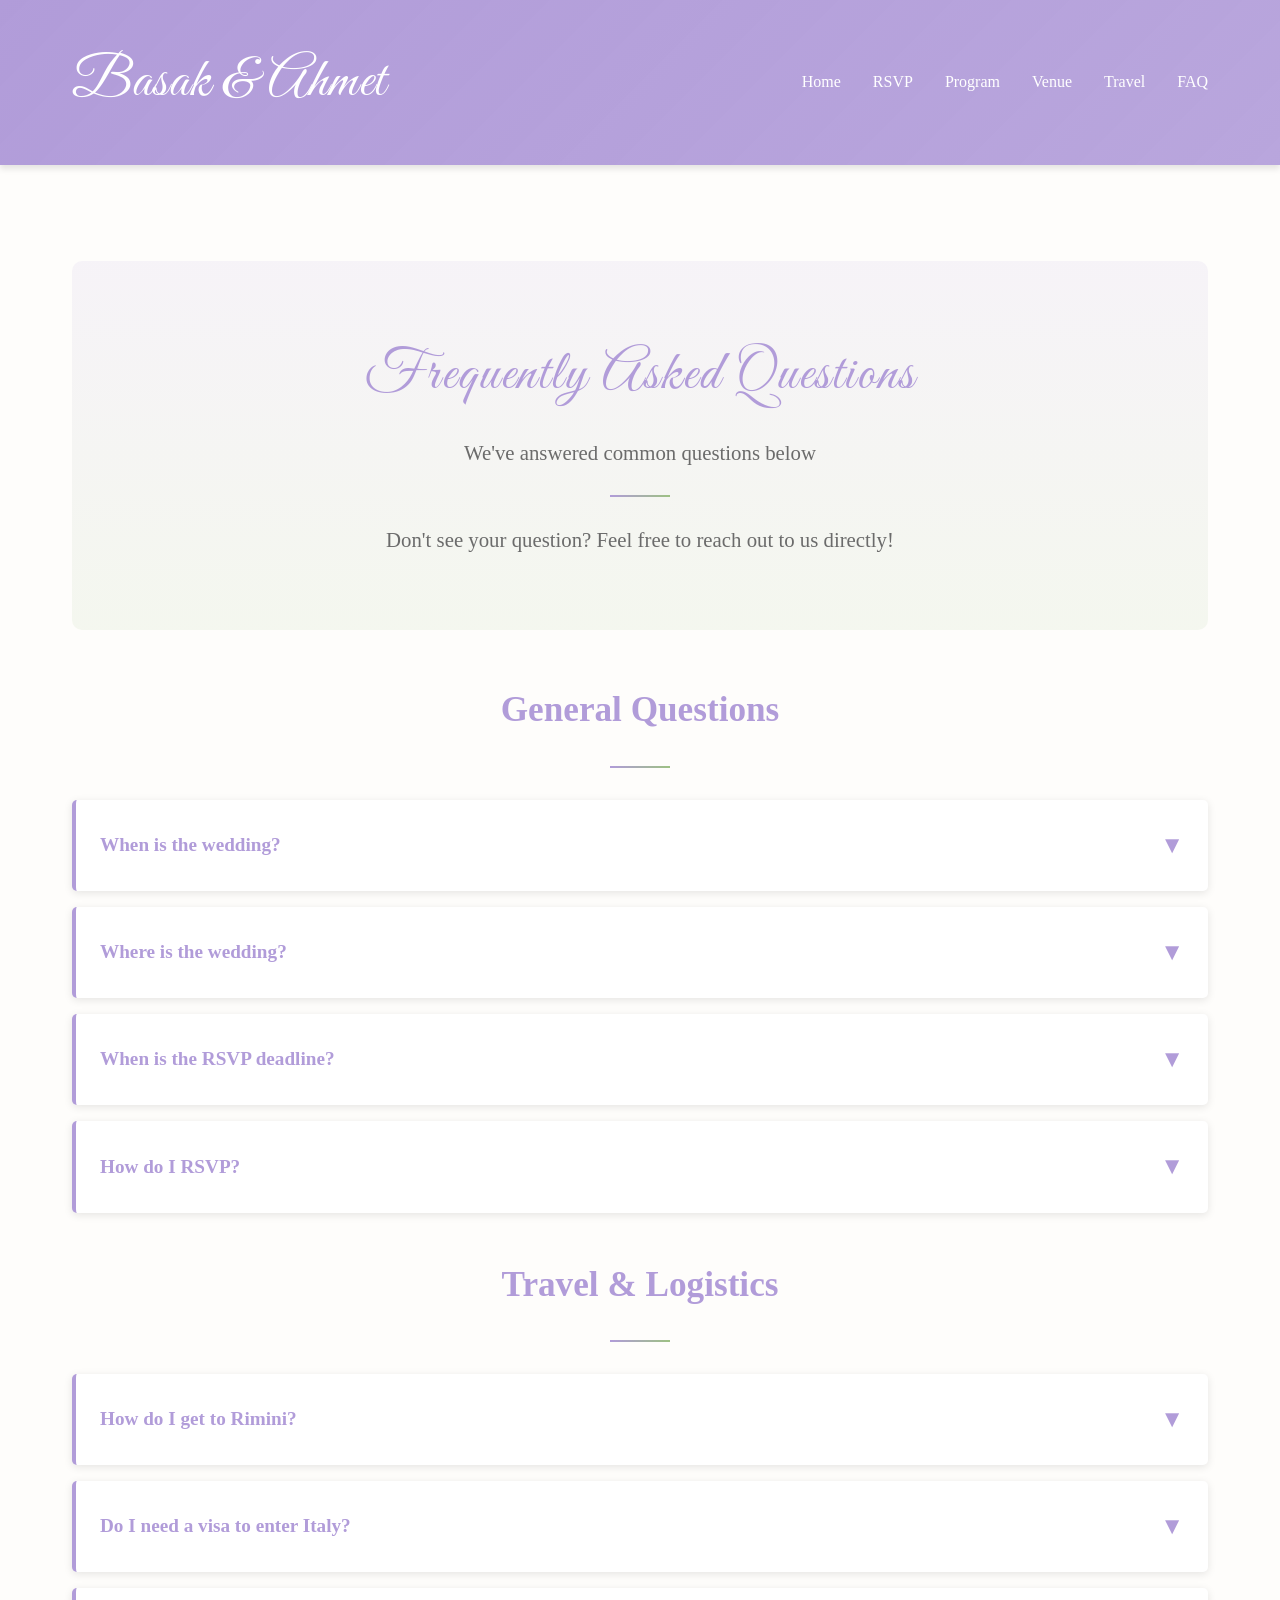
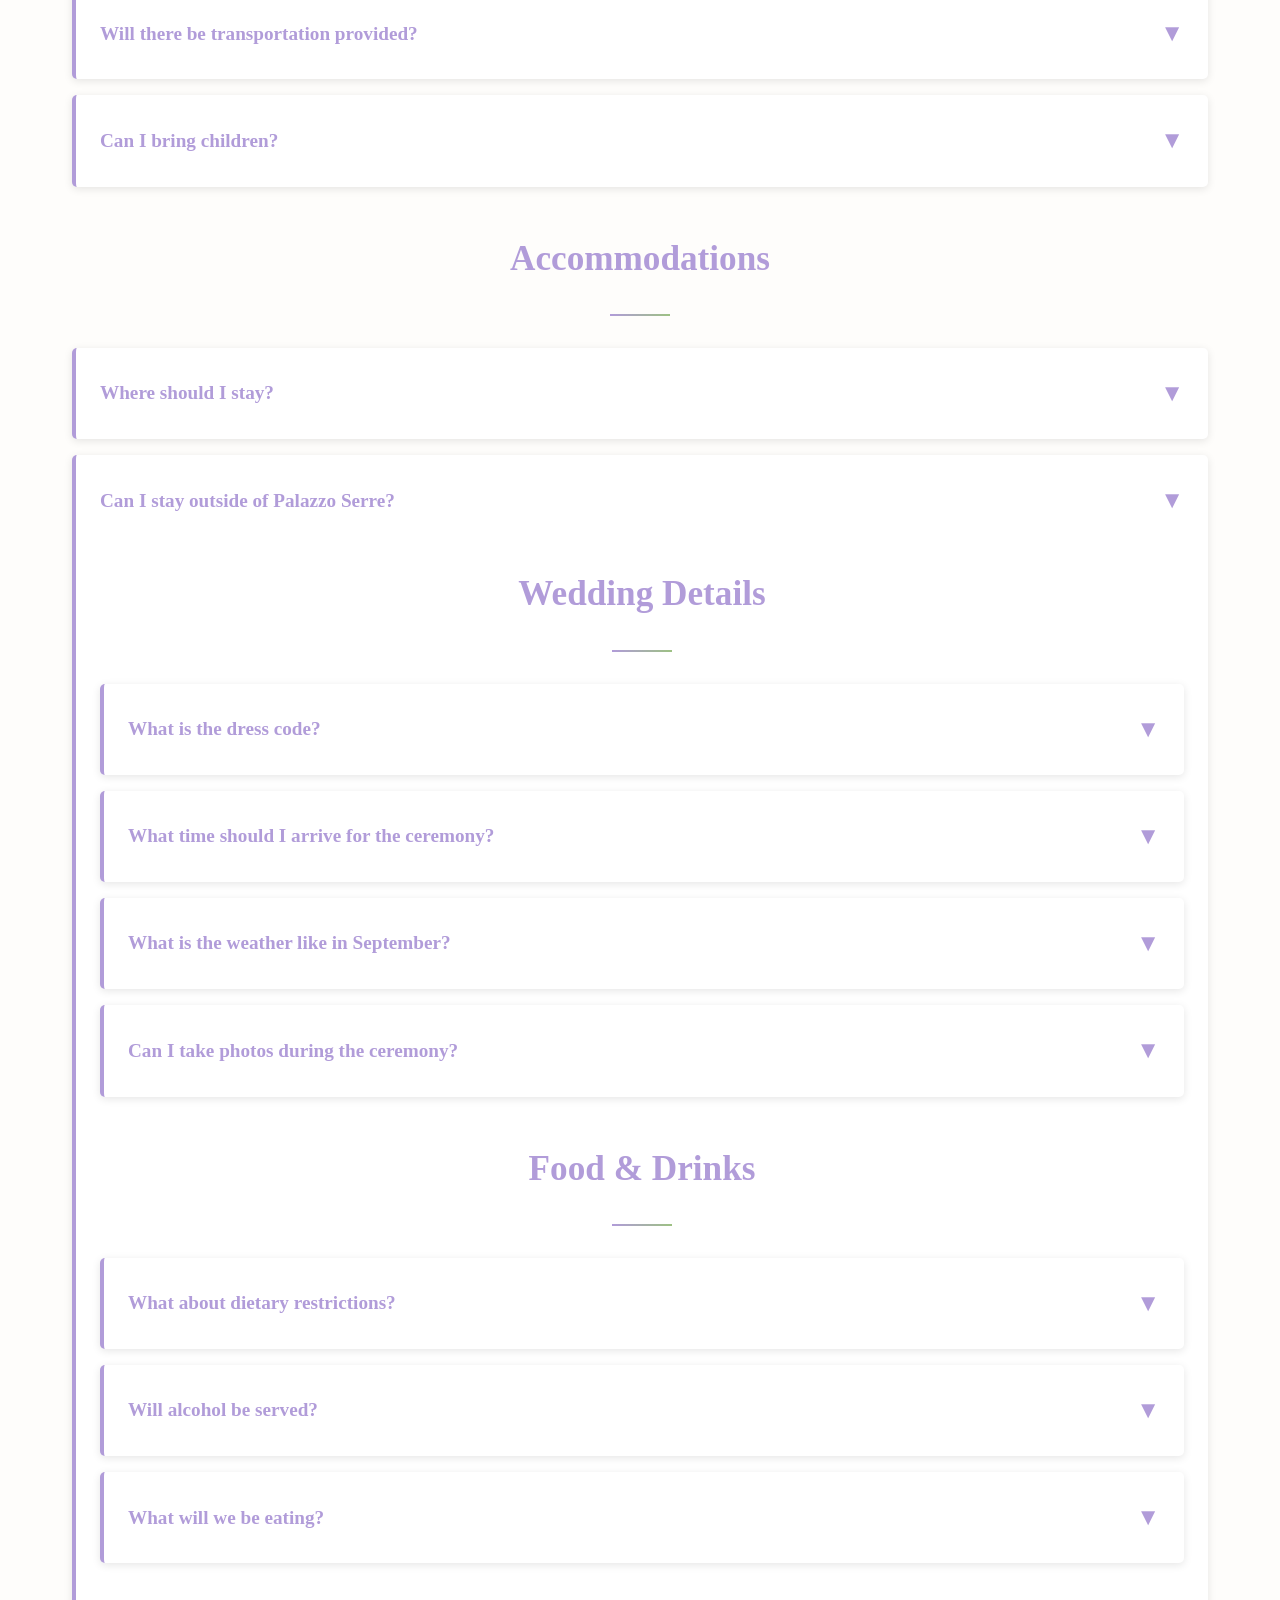
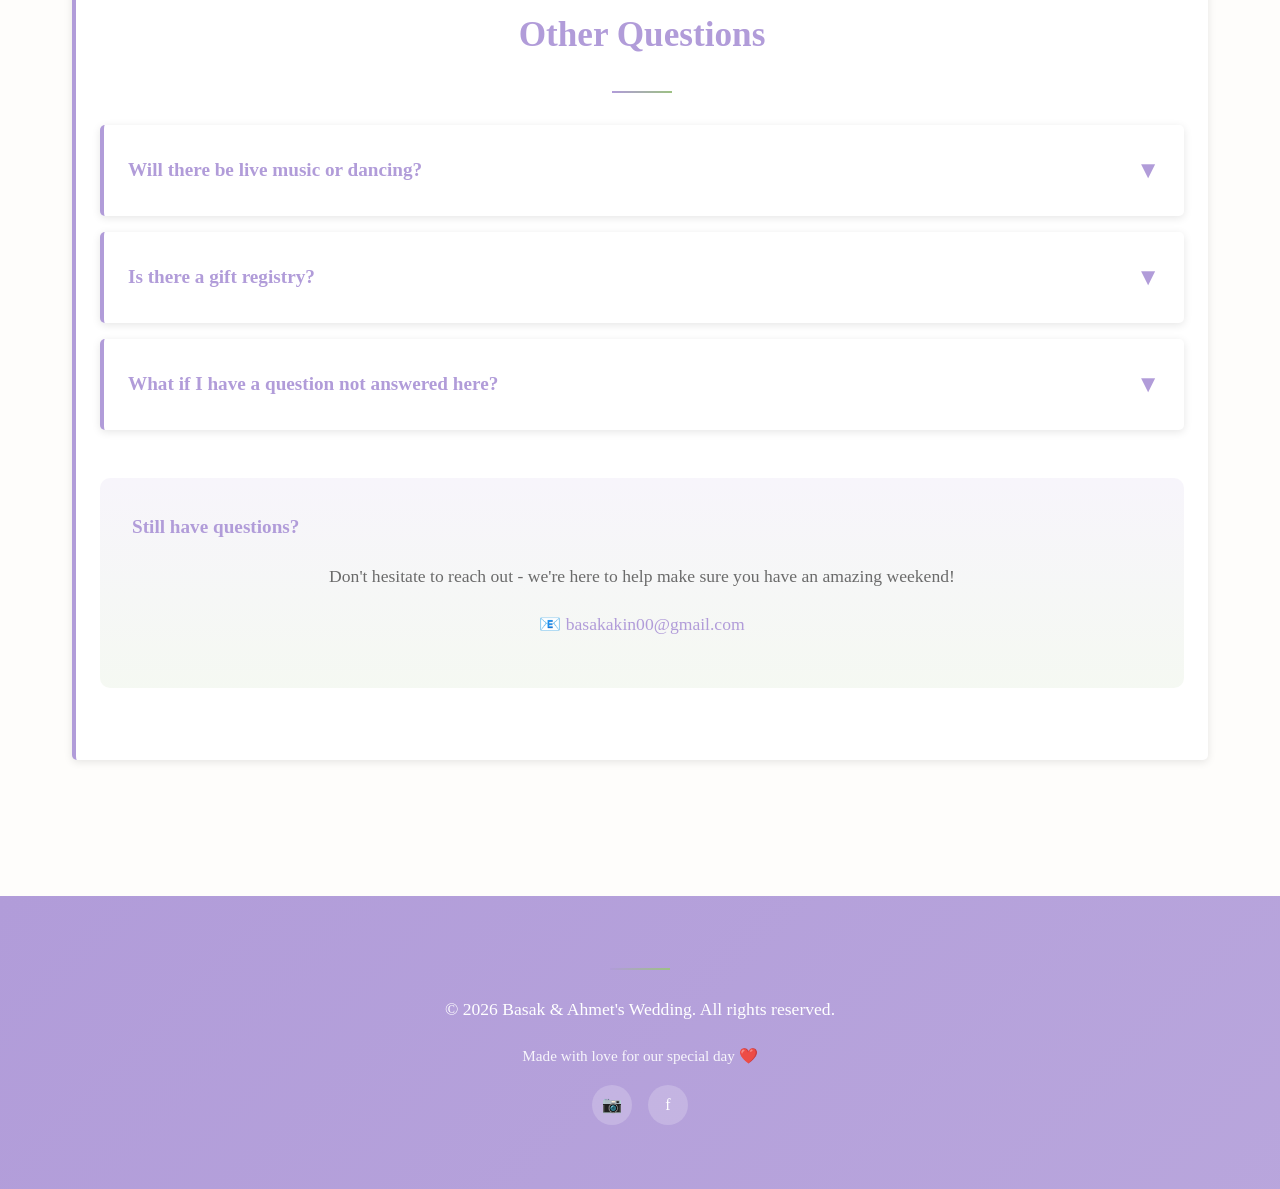
==== commit ee524f95: "Update font to Great Vibes, change name to Basak, consolidate venues, update contact email" ====
--- a/faq.html
+++ b/faq.html
@@ -3,7 +3,7 @@
 <head>
     <meta charset="UTF-8">
     <meta name="viewport" content="width=device-width, initial-scale=1.0">
-    <title>FAQ - Başak & Ahmet's Wedding</title>
+    <title>FAQ - Basak & Ahmet's Wedding</title>
     <link rel="stylesheet" href="styles.css">
     <style>
         .faq-item {
@@ -79,7 +79,7 @@
     <!-- Navigation -->
     <header>
         <nav>
-            <div class="logo">Başak & Ahmet</div>
+            <div class="logo">Basak & Ahmet</div>
             <ul class="nav-links">
                 <li><a href="index.html">Home</a></li>
                 <li><a href="rsvp.html">RSVP</a></li>
@@ -338,7 +338,7 @@
                         <span class="faq-toggle">▼</span>
                     </h3>
                     <div class="faq-answer">
-                        <p>Please reach out to us directly! Email us at <a href="mailto:info@basakahmet2026.com" style="color: var(--primary);">info@basakahmet2026.com</a> or fill out the contact form. We're happy to answer any questions you have.</p>
+                        <p>Please reach out to us directly! Email us at <a href="mailto:basakakin00@gmail.com" style="color: var(--primary);">basakakin00@gmail.com</a> or fill out the contact form. We're happy to answer any questions you have.</p>
                     </div>
                 </div>
             </div>
@@ -348,14 +348,14 @@
         <section style="background: linear-gradient(to bottom, rgba(177, 156, 217, 0.1), rgba(157, 193, 131, 0.1)); padding: 2rem; border-radius: 10px; text-align: center; margin-top: 3rem;">
             <h3>Still have questions?</h3>
             <p style="margin-top: 1rem;">Don't hesitate to reach out - we're here to help make sure you have an amazing weekend!</p>
-            <p style="margin-top: 0.5rem;">📧 <a href="mailto:info@basakahmet2026.com" style="color: var(--primary); text-decoration: none;">info@basakahmet2026.com</a></p>
+            <p style="margin-top: 0.5rem;">📧 <a href="mailto:basakakin00@gmail.com" style="color: var(--primary); text-decoration: none;">basakakin00@gmail.com</a></p>
         </section>
     </main>
 
     <!-- Footer -->
     <footer>
         <div class="decorative-line"></div>
-        <p style="margin-top: 1rem;">&copy; 2026 Başak & Ahmet's Wedding. All rights reserved.</p>
+        <p style="margin-top: 1rem;">&copy; 2026 Basak & Ahmet's Wedding. All rights reserved.</p>
         <p style="font-size: 0.95rem; margin-top: 0.5rem; opacity: 0.9;">Made with love for our special day ❤️</p>
         <div class="social-links">
             <a href="#" title="Instagram">📷</a>
--- a/styles.css
+++ b/styles.css
@@ -1,6 +1,6 @@
-/* Başak & Ahmet's Wedding Website - Romantic/Vintage Aesthetic */
-
-@import url('https://fonts.googleapis.com/css2?family=Tangerine:wght@400;700&display=swap');
+/* Basak & Ahmet's Wedding Website - Romantic/Vintage Aesthetic */
+
+@import url('https://fonts.googleapis.com/css2?family=Great+Vibes:wght@400&display=swap');
 
 :root {
     --primary: #B19CD9;        /* Lilac */
@@ -48,9 +48,9 @@
 }
 
 .logo {
-    font-family: 'Tangerine', cursive;
-    font-size: 3rem;
-    font-weight: 700;
+    font-family: 'Great Vibes', cursive;
+    font-size: 3.5rem;
+    font-weight: 400;
     color: white;
     letter-spacing: 1px;
 }
@@ -121,12 +121,12 @@
 }
 
 h1 {
-    font-family: 'Tangerine', cursive;
-    font-size: 5rem;
+    font-family: 'Great Vibes', cursive;
+    font-size: 5.5rem;
     color: var(--primary);
     margin-bottom: 1rem;
-    font-weight: 700;
-    letter-spacing: 1px;
+    font-weight: 400;
+    letter-spacing: 2px;
 }
 
 h2 {
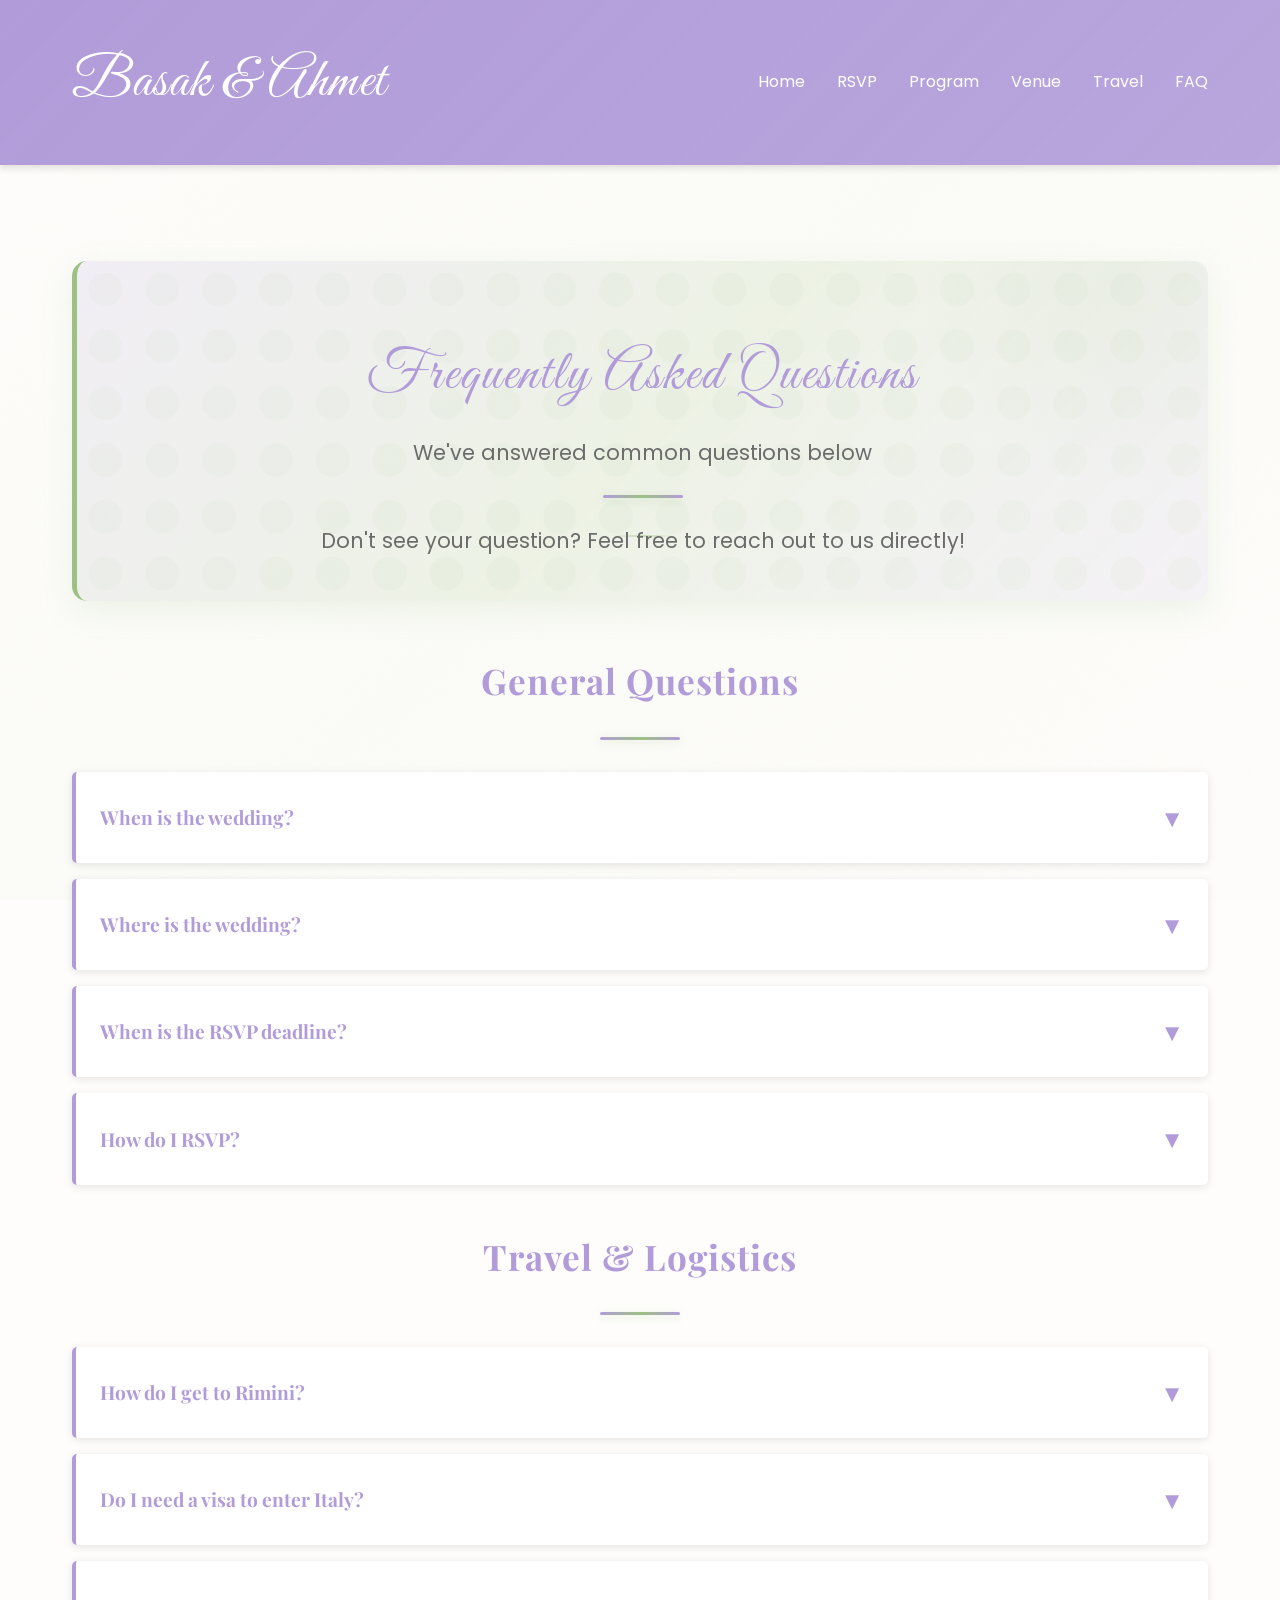
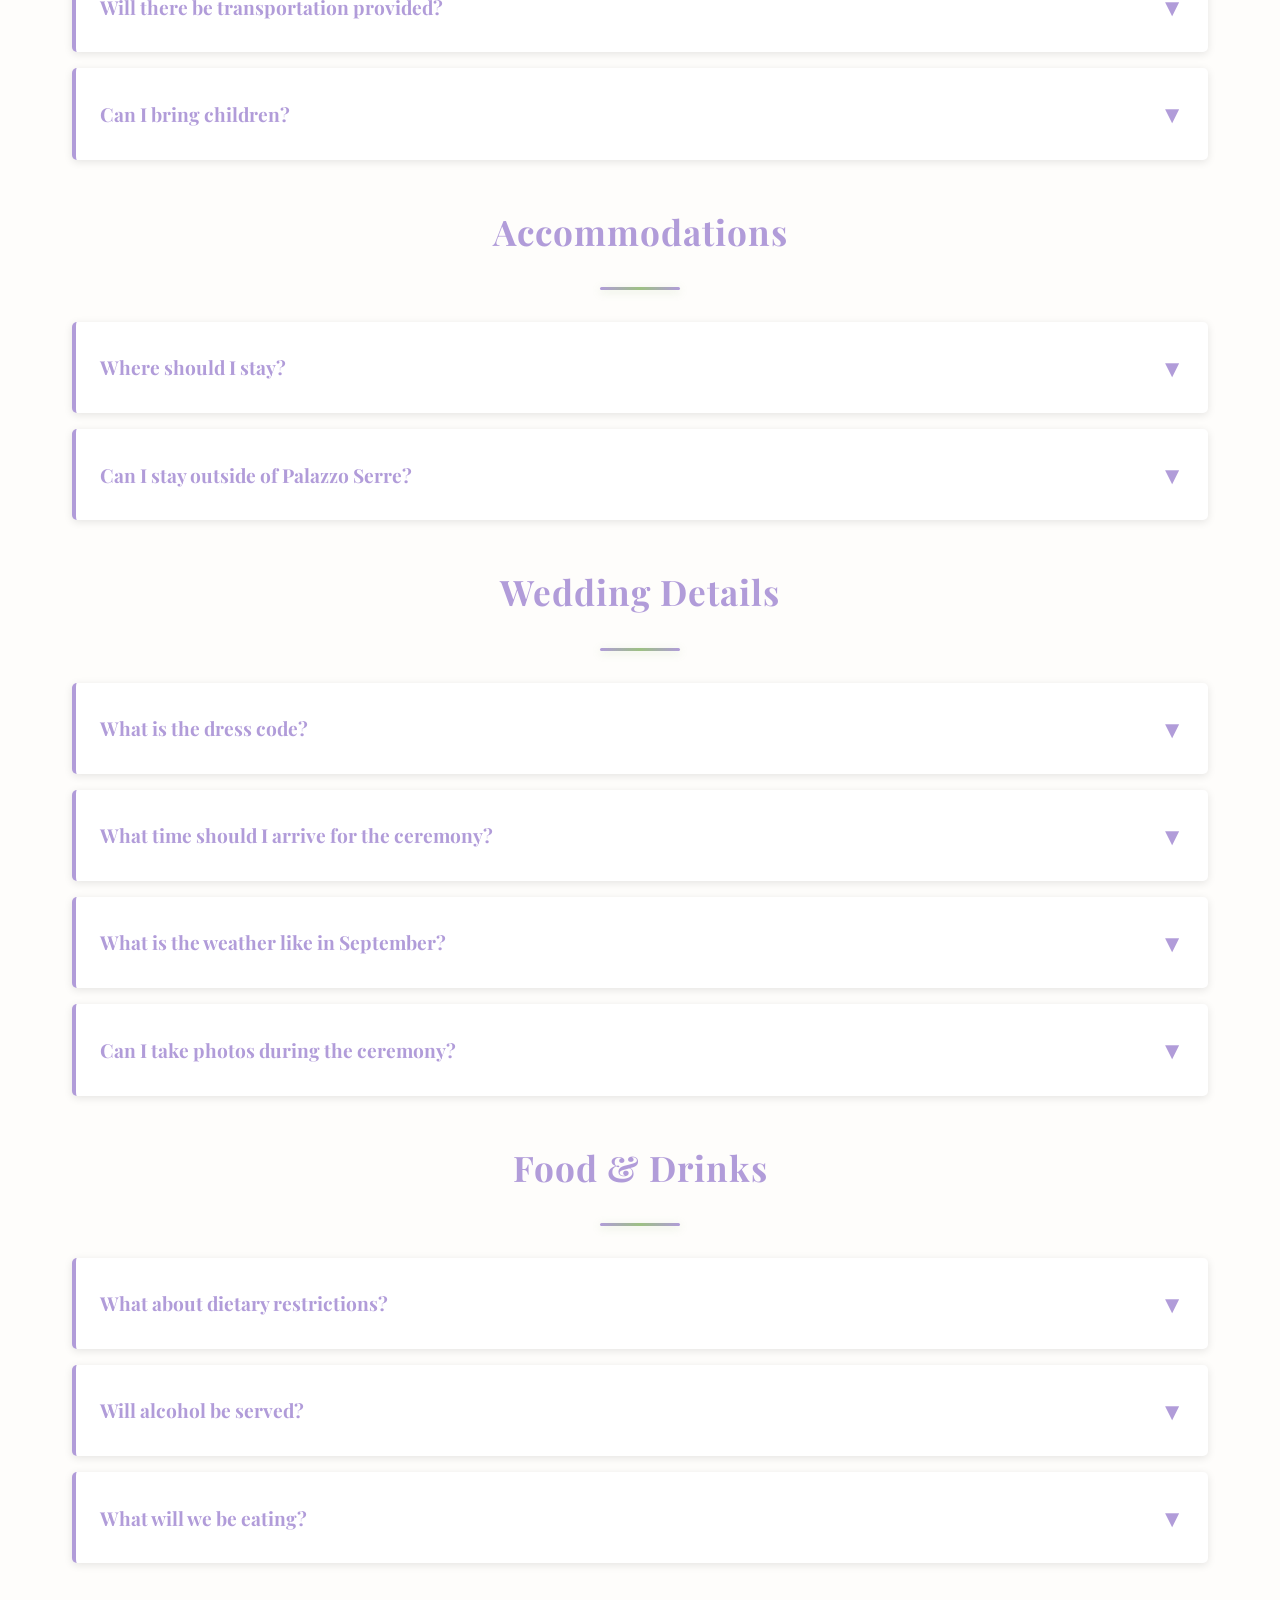
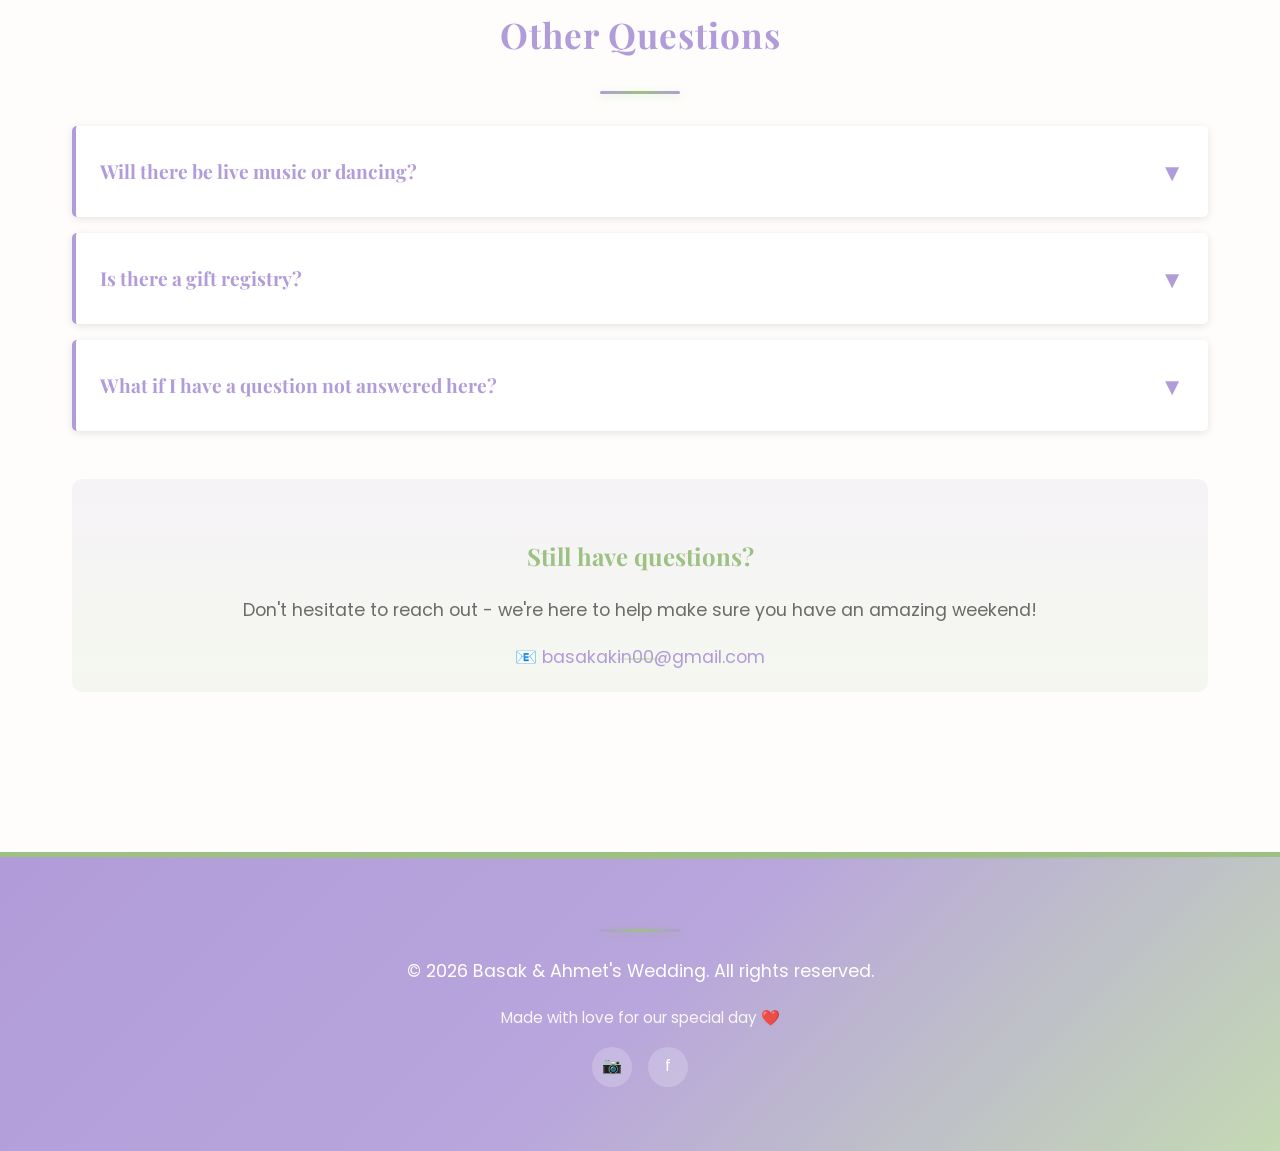
==== commit 8833b788: "Update RSVP deadline to June 10th, remove 'What We'll Ask' section, fix FAQ section separation" ====
--- a/faq.html
+++ b/faq.html
@@ -143,7 +143,7 @@
                         <span class="faq-toggle">▼</span>
                     </h3>
                     <div class="faq-answer">
-                        <p>Please visit our <a href="rsvp.html" style="color: var(--primary);">RSVP page</a> and fill out the online form. We're using Google Forms for easy response tracking. You'll need to provide your name, email, attendance confirmation, number of guests, and any dietary restrictions.</p>
+                        <p>Please visit our <a href="rsvp.html" style="color: var(--primary);">RSVP page</a> and fill out the online form. We're using Google Forms for easy response tracking. You'll need to provide your name, attendance confirmation, accommodation, and any dietary restrictions.</p>
                     </div>
                 </div>
             </div>
@@ -218,9 +218,9 @@
                     </h3>
                     <div class="faq-answer">
                         <p>Of course! In this case, we would appreciate if you could let us know beforehand so we can invite other guests to stay at Palazzo Serre. Please see our <a href="venue.html" style="color: var(--primary);">Venue page</a> for details on accommodation options in Rimini.</p>
-                </div>
-
-            
+                    </div>
+                </div>
+            </div>
 
             <!-- Wedding Details -->
             <div class="faq-category">
--- a/styles.css
+++ b/styles.css
@@ -1,6 +1,6 @@
 /* Basak & Ahmet's Wedding Website - Romantic/Vintage Aesthetic */
 
-@import url('https://fonts.googleapis.com/css2?family=Great+Vibes:wght@400&display=swap');
+@import url('https://fonts.googleapis.com/css2?family=Great+Vibes:wght@400&family=Playfair+Display:wght@600;700;800&family=Poppins:wght@300;400;500;600&display=swap');
 
 :root {
     --primary: #B19CD9;        /* Lilac */
@@ -22,10 +22,15 @@
 }
 
 body {
-    font-family: 'Georgia', 'Garamond', serif;
+    font-family: 'Poppins', sans-serif;
     line-height: 1.8;
     color: var(--text-dark);
     background-color: #FEFDFB;
+    font-weight: 400;
+    background-image: 
+        linear-gradient(135deg, transparent 0%, rgba(157, 193, 131, 0.03) 50%, transparent 100%),
+        url('data:image/svg+xml,<svg xmlns="http://www.w3.org/2000/svg" viewBox="0 0 1000 1000"><defs><filter id="noise"><feTurbulence type="fractalNoise" baseFrequency="0.9" numOctaves="4" result="noise"/></filter></defs><rect width="1000" height="1000" fill="%239DC183" opacity="0.02" filter="url(%23noise)"/></svg>');
+    background-attachment: fixed;
 }
 
 /* Header & Navigation */
@@ -118,6 +123,17 @@
 /* Sections */
 section {
     margin: 3rem 0;
+    position: relative;
+}
+
+section::after {
+    content: '';
+    display: block;
+    width: 60px;
+    height: 2px;
+    background: linear-gradient(to right, transparent, var(--secondary), transparent);
+    margin: -2rem auto 0;
+    opacity: 0.5;
 }
 
 h1 {
@@ -130,16 +146,21 @@
 }
 
 h2 {
+    font-family: 'Playfair Display', serif;
     font-size: 2.2rem;
     color: var(--primary);
     margin: 2rem 0 1.5rem 0;
     text-align: center;
+    font-weight: 700;
+    letter-spacing: 1px;
 }
 
 h3 {
+    font-family: 'Playfair Display', serif;
     font-size: 1.5rem;
     color: var(--secondary);
     margin-top: 1.5rem;
+    font-weight: 700;
 }
 
 p {
@@ -151,10 +172,33 @@
 /* Hero Section */
 .hero {
     text-align: center;
-    padding: 4rem 0;
-    background: linear-gradient(to bottom, rgba(177, 156, 217, 0.1), rgba(157, 193, 131, 0.1));
-    border-radius: 10px;
+    padding: 4rem 2rem;
+    background: 
+        linear-gradient(135deg, rgba(177, 156, 217, 0.15) 0%, rgba(157, 193, 131, 0.15) 50%, rgba(177, 156, 217, 0.1) 100%),
+        url('data:image/svg+xml,<svg xmlns="http://www.w3.org/2000/svg" viewBox="0 0 1200 600"><defs><pattern id="sage" x="0" y="0" width="100" height="100" patternUnits="userSpaceOnUse"><circle cx="50" cy="50" r="30" fill="%239DC183" opacity="0.05"/></pattern></defs><rect fill="url(%23sage)" width="1200" height="600"/></svg>');
+    border-radius: 15px;
     margin-bottom: 3rem;
+    border-left: 5px solid var(--secondary);
+    box-shadow: 0 10px 30px rgba(157, 193, 131, 0.15);
+    position: relative;
+    overflow: hidden;
+}
+
+.hero::before {
+    content: '';
+    position: absolute;
+    top: -50%;
+    right: -10%;
+    width: 400px;
+    height: 400px;
+    background: radial-gradient(circle, rgba(157, 193, 131, 0.08) 0%, transparent 70%);
+    border-radius: 50%;
+    z-index: 0;
+}
+
+.hero > * {
+    position: relative;
+    z-index: 1;
 }
 
 .hero h1 {
@@ -172,13 +216,16 @@
     color: var(--secondary);
     font-style: italic;
     margin-bottom: 2rem;
+    font-weight: 600;
 }
 
 .decorative-line {
-    width: 60px;
-    height: 2px;
-    background: linear-gradient(to right, var(--primary), var(--secondary));
+    width: 80px;
+    height: 3px;
+    background: linear-gradient(to right, var(--primary), var(--secondary), var(--primary));
     margin: 1.5rem auto;
+    border-radius: 2px;
+    box-shadow: 0 2px 8px rgba(157, 193, 131, 0.3);
 }
 
 /* Cards */
@@ -190,22 +237,42 @@
 }
 
 .card {
-    background: white;
+    background: linear-gradient(135deg, white 0%, rgba(157, 193, 131, 0.05) 100%);
     padding: 2rem;
     border-radius: 8px;
-    box-shadow: 0 4px 15px rgba(0, 0, 0, 0.1);
+    box-shadow: 
+        0 4px 15px rgba(157, 193, 131, 0.1),
+        inset 0 1px 0 rgba(157, 193, 131, 0.2);
     transition: all 0.3s ease;
-    border-top: 4px solid var(--primary);
+    border-top: 5px solid var(--primary);
+    border-left: 3px solid var(--secondary);
+    position: relative;
+    overflow: hidden;
+}
+
+.card::before {
+    content: '';
+    position: absolute;
+    top: 0;
+    right: 0;
+    width: 100px;
+    height: 100px;
+    background: radial-gradient(circle, rgba(157, 193, 131, 0.1) 0%, transparent 70%);
+    border-radius: 50%;
 }
 
 .card:hover {
-    transform: translateY(-5px);
-    box-shadow: 0 8px 25px rgba(0, 0, 0, 0.15);
-    border-top-color: var(--secondary);
+    transform: translateY(-8px);
+    box-shadow: 
+        0 12px 35px rgba(157, 193, 131, 0.2),
+        inset 0 1px 0 rgba(157, 193, 131, 0.3);
+    border-left-color: var(--primary);
 }
 
 .card h3 {
     color: var(--primary);
+    position: relative;
+    z-index: 1;
 }
 
 /* Buttons */
@@ -219,7 +286,7 @@
     border: none;
     cursor: pointer;
     font-size: 1rem;
-    font-family: 'Georgia', serif;
+    font-family: 'Poppins', sans-serif;
     transition: all 0.3s ease;
     box-shadow: 0 4px 10px rgba(177, 156, 217, 0.3);
 }
@@ -268,7 +335,7 @@
     padding: 0.8rem;
     border: 1px solid #E0D5E8;
     border-radius: 5px;
-    font-family: 'Georgia', serif;
+    font-family: 'Poppins', sans-serif;
     font-size: 1rem;
     color: var(--text-dark);
     transition: border-color 0.3s ease;
@@ -340,24 +407,73 @@
     font-size: 3rem;
 }
 
-/* Bridgerton-style image frame */
+/* Ornate 18th Century French Palace Lace Frame */
 .bridgerton-frame {
     position: relative;
     display: inline-block;
-    padding: 25px;
-    background: linear-gradient(135deg, var(--gold) 0%, #E8D5B5 50%, var(--gold) 100%);
-    border: 2px solid var(--gold);
-    border-radius: 5px;
+    padding: 30px;
+    background: 
+        repeating-linear-gradient(
+            90deg,
+            transparent,
+            transparent 2px,
+            rgba(212, 175, 146, 0.1) 2px,
+            rgba(212, 175, 146, 0.1) 4px
+        ),
+        repeating-linear-gradient(
+            0deg,
+            transparent,
+            transparent 2px,
+            rgba(212, 175, 146, 0.1) 2px,
+            rgba(212, 175, 146, 0.1) 4px
+        ),
+        linear-gradient(135deg, rgba(212, 175, 146, 0.15) 0%, transparent 100%);
+    border: 3px solid #D4AF92;
+    border-radius: 0;
     box-shadow: 
-        0 0 0 1px var(--gold),
-        inset 0 0 0 2px #E8D5B5,
-        0 10px 30px rgba(0, 0, 0, 0.2);
+        inset 0 0 0 1px #C99D7D,
+        inset 0 0 0 5px rgba(212, 175, 146, 0.2),
+        0 20px 50px rgba(0, 0, 0, 0.12);
+    overflow: hidden;
+}
+
+/* Ornamental corner flourishes */
+.bridgerton-frame::before {
+    content: '';
+    position: absolute;
+    top: -3px;
+    left: -3px;
+    width: 40px;
+    height: 40px;
+    border-top: 3px solid #D4AF92;
+    border-left: 3px solid #D4AF92;
+    border-radius: 0;
+    opacity: 0.6;
+}
+
+.bridgerton-frame::after {
+    content: '';
+    position: absolute;
+    top: -3px;
+    right: -3px;
+    width: 40px;
+    height: 40px;
+    border-top: 3px solid #D4AF92;
+    border-right: 3px solid #D4AF92;
+    border-radius: 0;
+    opacity: 0.6;
 }
 
 .bridgerton-frame img {
     display: block;
-    border: 2px solid #FFF;
-    border-radius: 3px;
+    border: 2px solid #E8D5B5;
+    border-radius: 0;
+    box-shadow: 
+        inset 0 0 0 1px #D4AF92,
+        0 0 0 15px #FEFDFB;
+    position: relative;
+    z-index: 5;
+    background: white;
 }
 
 /* Timeline/Program */
@@ -420,15 +536,30 @@
 
 /* Footer */
 footer {
-    background: linear-gradient(135deg, var(--primary) 0%, rgba(177, 156, 217, 0.9) 100%);
+    background: linear-gradient(135deg, var(--primary) 0%, rgba(177, 156, 217, 0.9) 50%, rgba(157, 193, 131, 0.6) 100%);
     color: white;
     text-align: center;
     padding: 3rem 2rem;
     margin-top: 4rem;
+    border-top: 5px solid var(--secondary);
+    position: relative;
+    overflow: hidden;
+}
+
+footer::before {
+    content: '';
+    position: absolute;
+    top: 0;
+    left: 0;
+    right: 0;
+    height: 2px;
+    background: linear-gradient(to right, transparent, var(--secondary), transparent);
 }
 
 footer p {
     color: white;
+    position: relative;
+    z-index: 1;
 }
 
 .social-links {
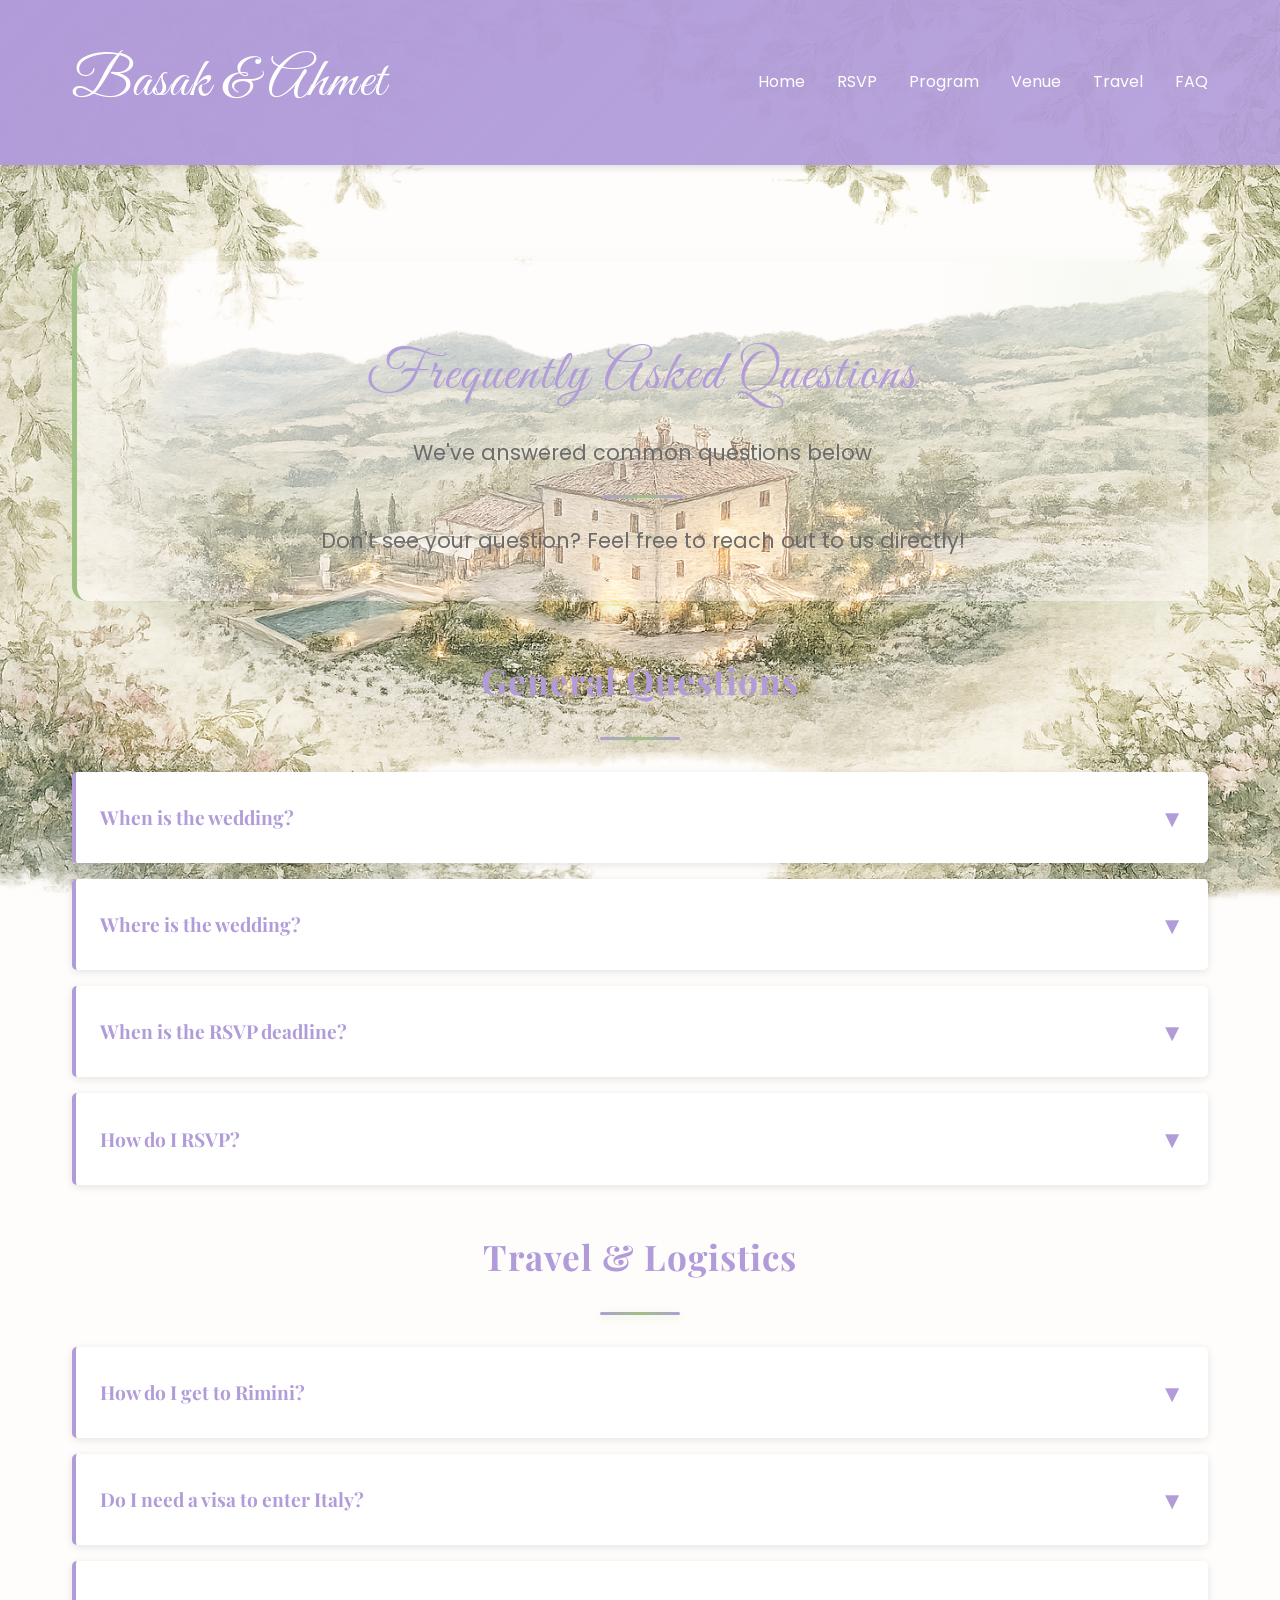
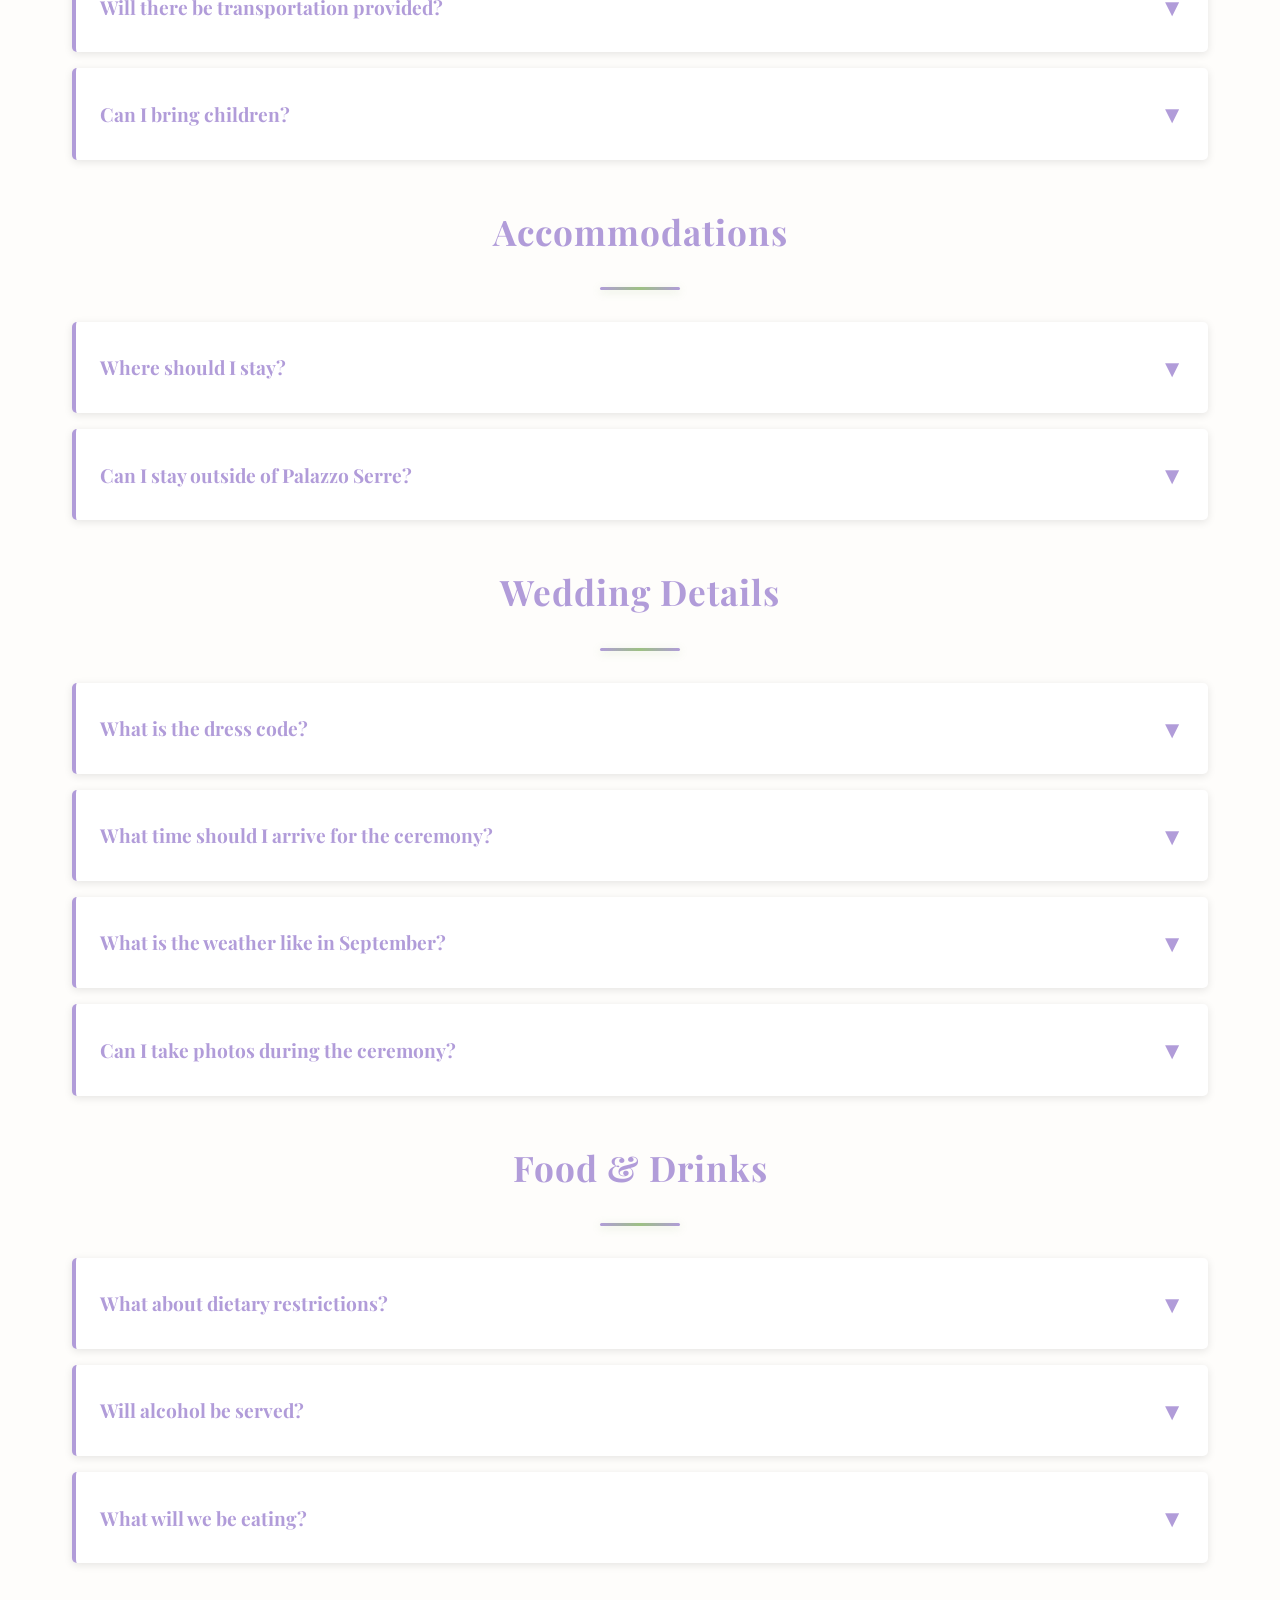
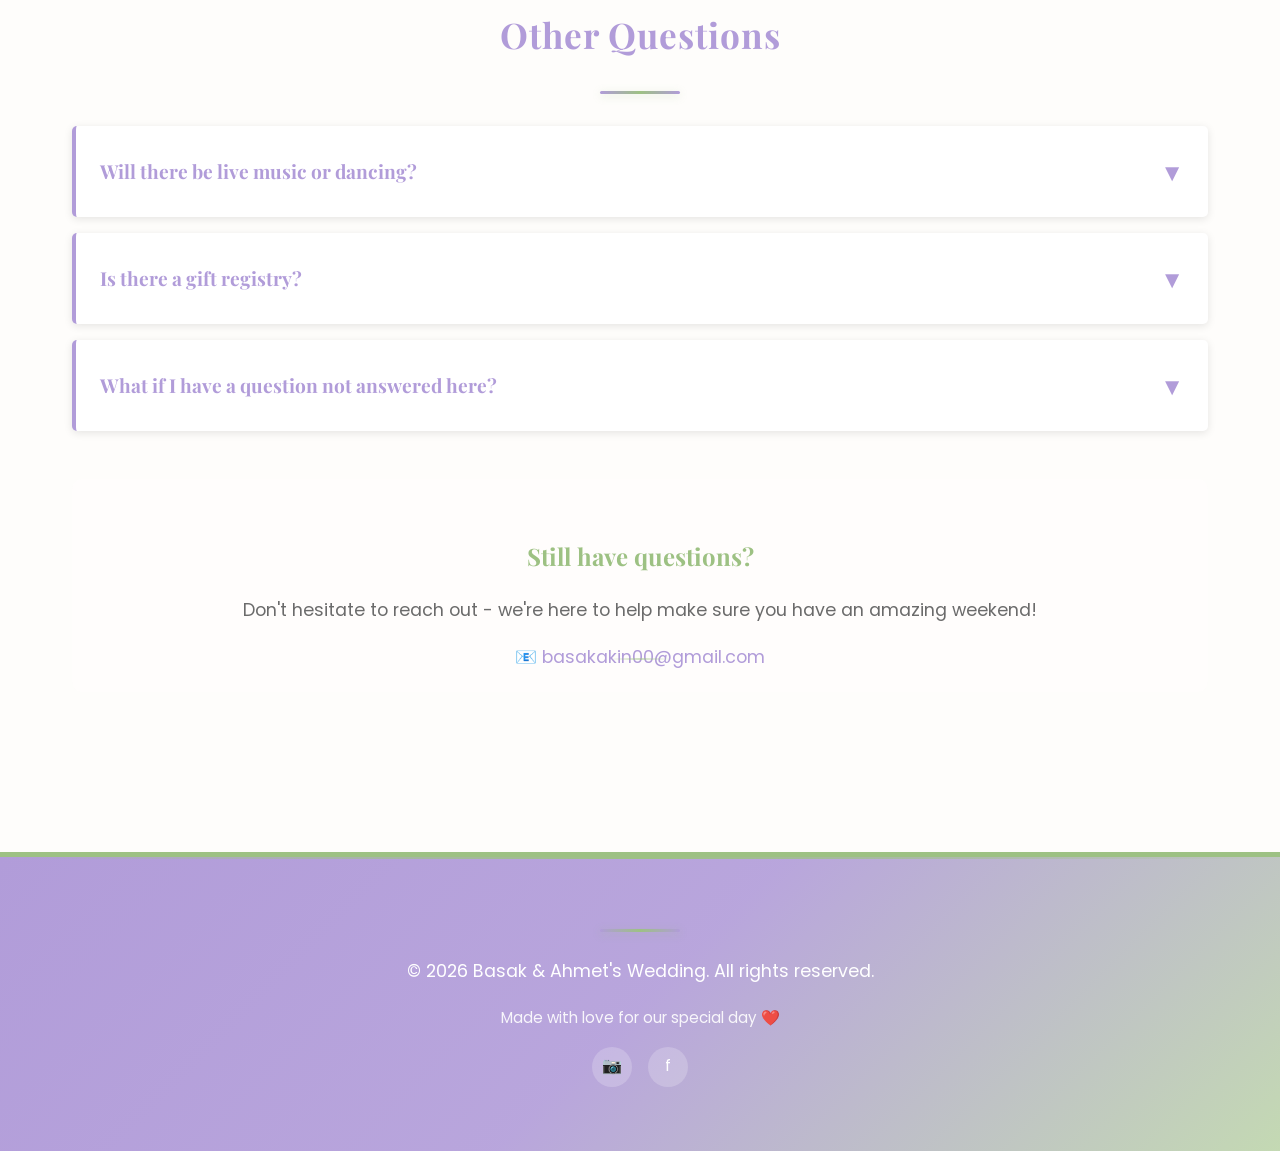
==== commit 88779951: "Add semi-transparent white background (35% opacity) to all sections for text readability while showi" ====
--- a/faq.html
+++ b/faq.html
@@ -345,7 +345,7 @@
         </div>
 
         <!-- Contact Call-to-Action -->
-        <section style="background: linear-gradient(to bottom, rgba(177, 156, 217, 0.1), rgba(157, 193, 131, 0.1)); padding: 2rem; border-radius: 10px; text-align: center; margin-top: 3rem;">
+        <section style="background: rgba(254, 253, 251, 0.35); padding: 2rem; border-radius: 10px; text-align: center; margin-top: 3rem;">
             <h3>Still have questions?</h3>
             <p style="margin-top: 1rem;">Don't hesitate to reach out - we're here to help make sure you have an amazing weekend!</p>
             <p style="margin-top: 0.5rem;">📧 <a href="mailto:basakakin00@gmail.com" style="color: var(--primary); text-decoration: none;">basakakin00@gmail.com</a></p>
--- a/styles.css
+++ b/styles.css
@@ -27,10 +27,11 @@
     color: var(--text-dark);
     background-color: #FEFDFB;
     font-weight: 400;
-    background-image: 
-        linear-gradient(135deg, transparent 0%, rgba(157, 193, 131, 0.03) 50%, transparent 100%),
-        url('data:image/svg+xml,<svg xmlns="http://www.w3.org/2000/svg" viewBox="0 0 1000 1000"><defs><filter id="noise"><feTurbulence type="fractalNoise" baseFrequency="0.9" numOctaves="4" result="noise"/></filter></defs><rect width="1000" height="1000" fill="%239DC183" opacity="0.02" filter="url(%23noise)"/></svg>');
+    background-image: url('assets/images/background.png');
+    background-size: cover;
+    background-position: center;
     background-attachment: fixed;
+    background-repeat: no-repeat;
 }
 
 /* Header & Navigation */
@@ -98,6 +99,8 @@
     max-width: 1200px;
     margin: 0 auto;
     padding: 3rem 2rem;
+    background: transparent;
+    border-radius: 15px;
 }
 
 .page {
@@ -124,6 +127,9 @@
 section {
     margin: 3rem 0;
     position: relative;
+    background: rgba(254, 253, 251, 0.35);
+    padding: 2rem;
+    border-radius: 10px;
 }
 
 section::after {
@@ -173,9 +179,7 @@
 .hero {
     text-align: center;
     padding: 4rem 2rem;
-    background: 
-        linear-gradient(135deg, rgba(177, 156, 217, 0.15) 0%, rgba(157, 193, 131, 0.15) 50%, rgba(177, 156, 217, 0.1) 100%),
-        url('data:image/svg+xml,<svg xmlns="http://www.w3.org/2000/svg" viewBox="0 0 1200 600"><defs><pattern id="sage" x="0" y="0" width="100" height="100" patternUnits="userSpaceOnUse"><circle cx="50" cy="50" r="30" fill="%239DC183" opacity="0.05"/></pattern></defs><rect fill="url(%23sage)" width="1200" height="600"/></svg>');
+    background: rgba(254, 253, 251, 0.35);
     border-radius: 15px;
     margin-bottom: 3rem;
     border-left: 5px solid var(--secondary);
@@ -237,12 +241,10 @@
 }
 
 .card {
-    background: linear-gradient(135deg, white 0%, rgba(157, 193, 131, 0.05) 100%);
+    background: transparent;
     padding: 2rem;
     border-radius: 8px;
-    box-shadow: 
-        0 4px 15px rgba(157, 193, 131, 0.1),
-        inset 0 1px 0 rgba(157, 193, 131, 0.2);
+    box-shadow: none;
     transition: all 0.3s ease;
     border-top: 5px solid var(--primary);
     border-left: 3px solid var(--secondary);
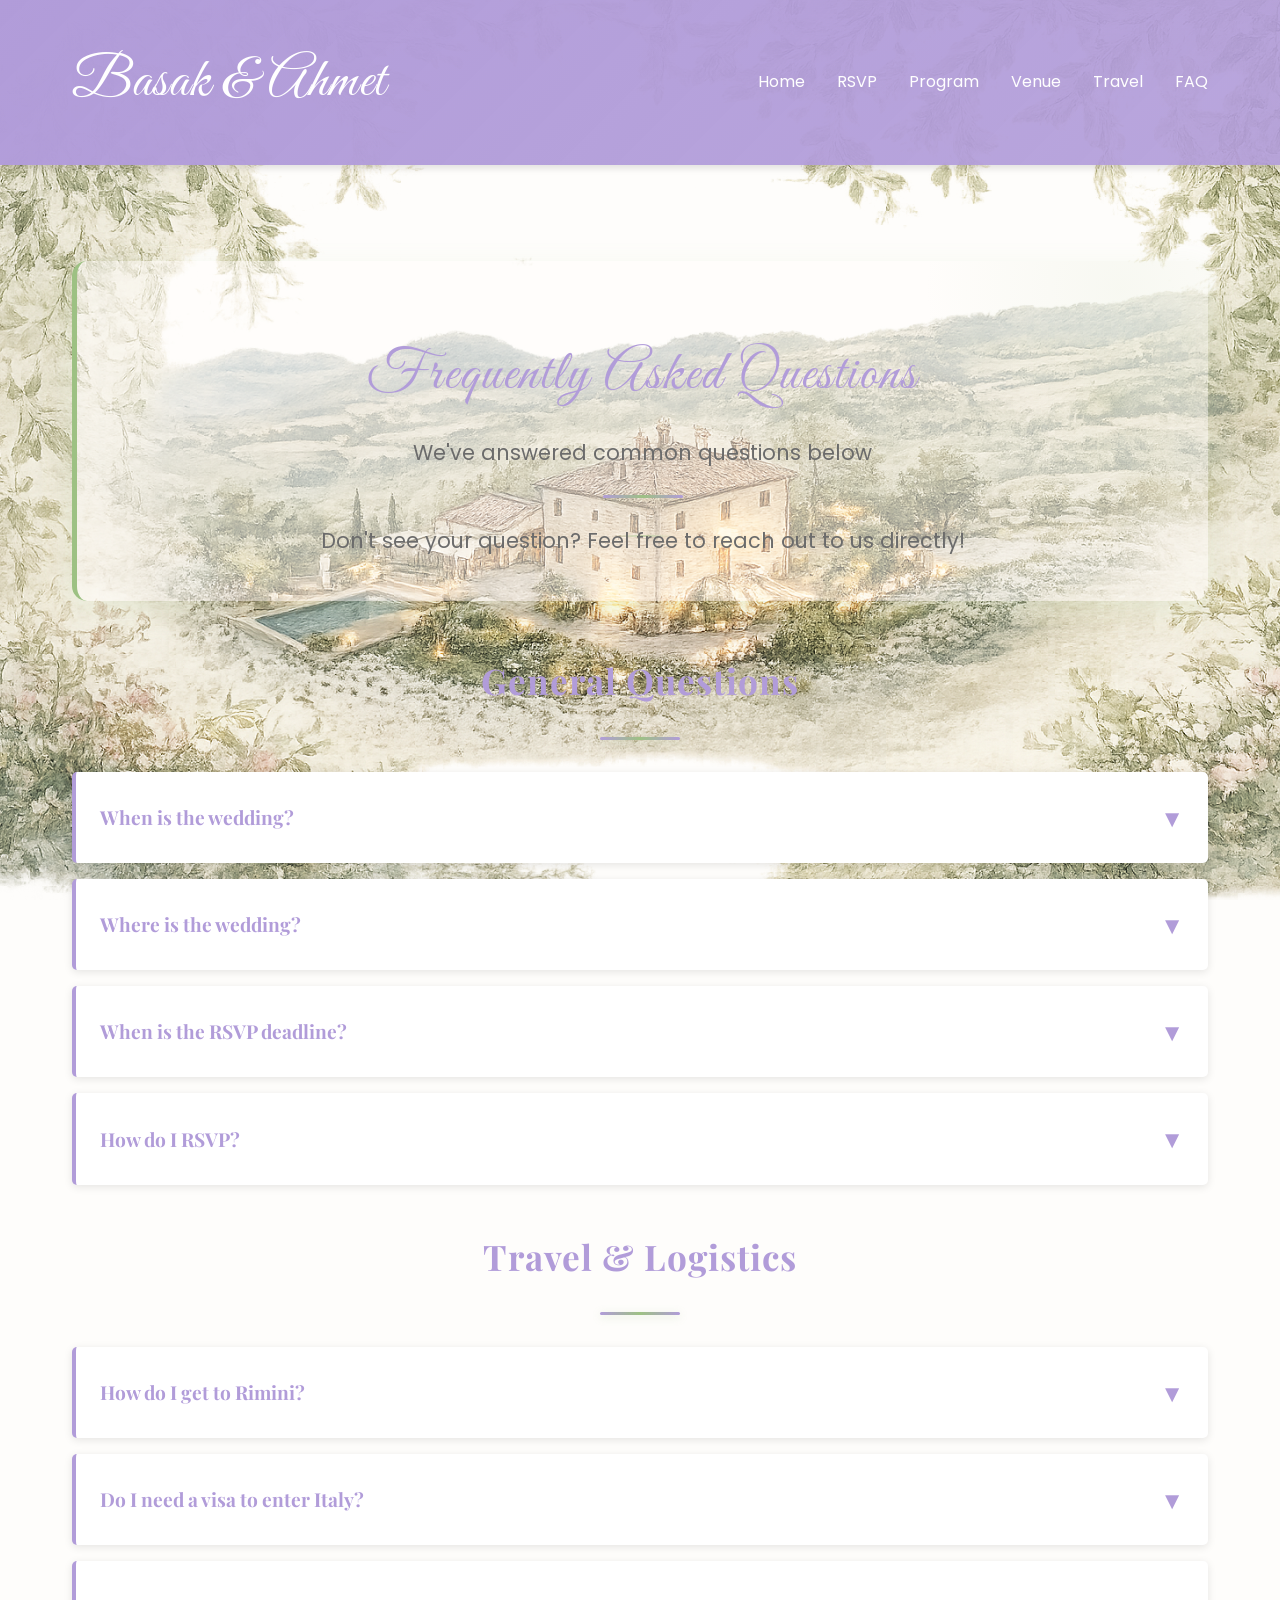
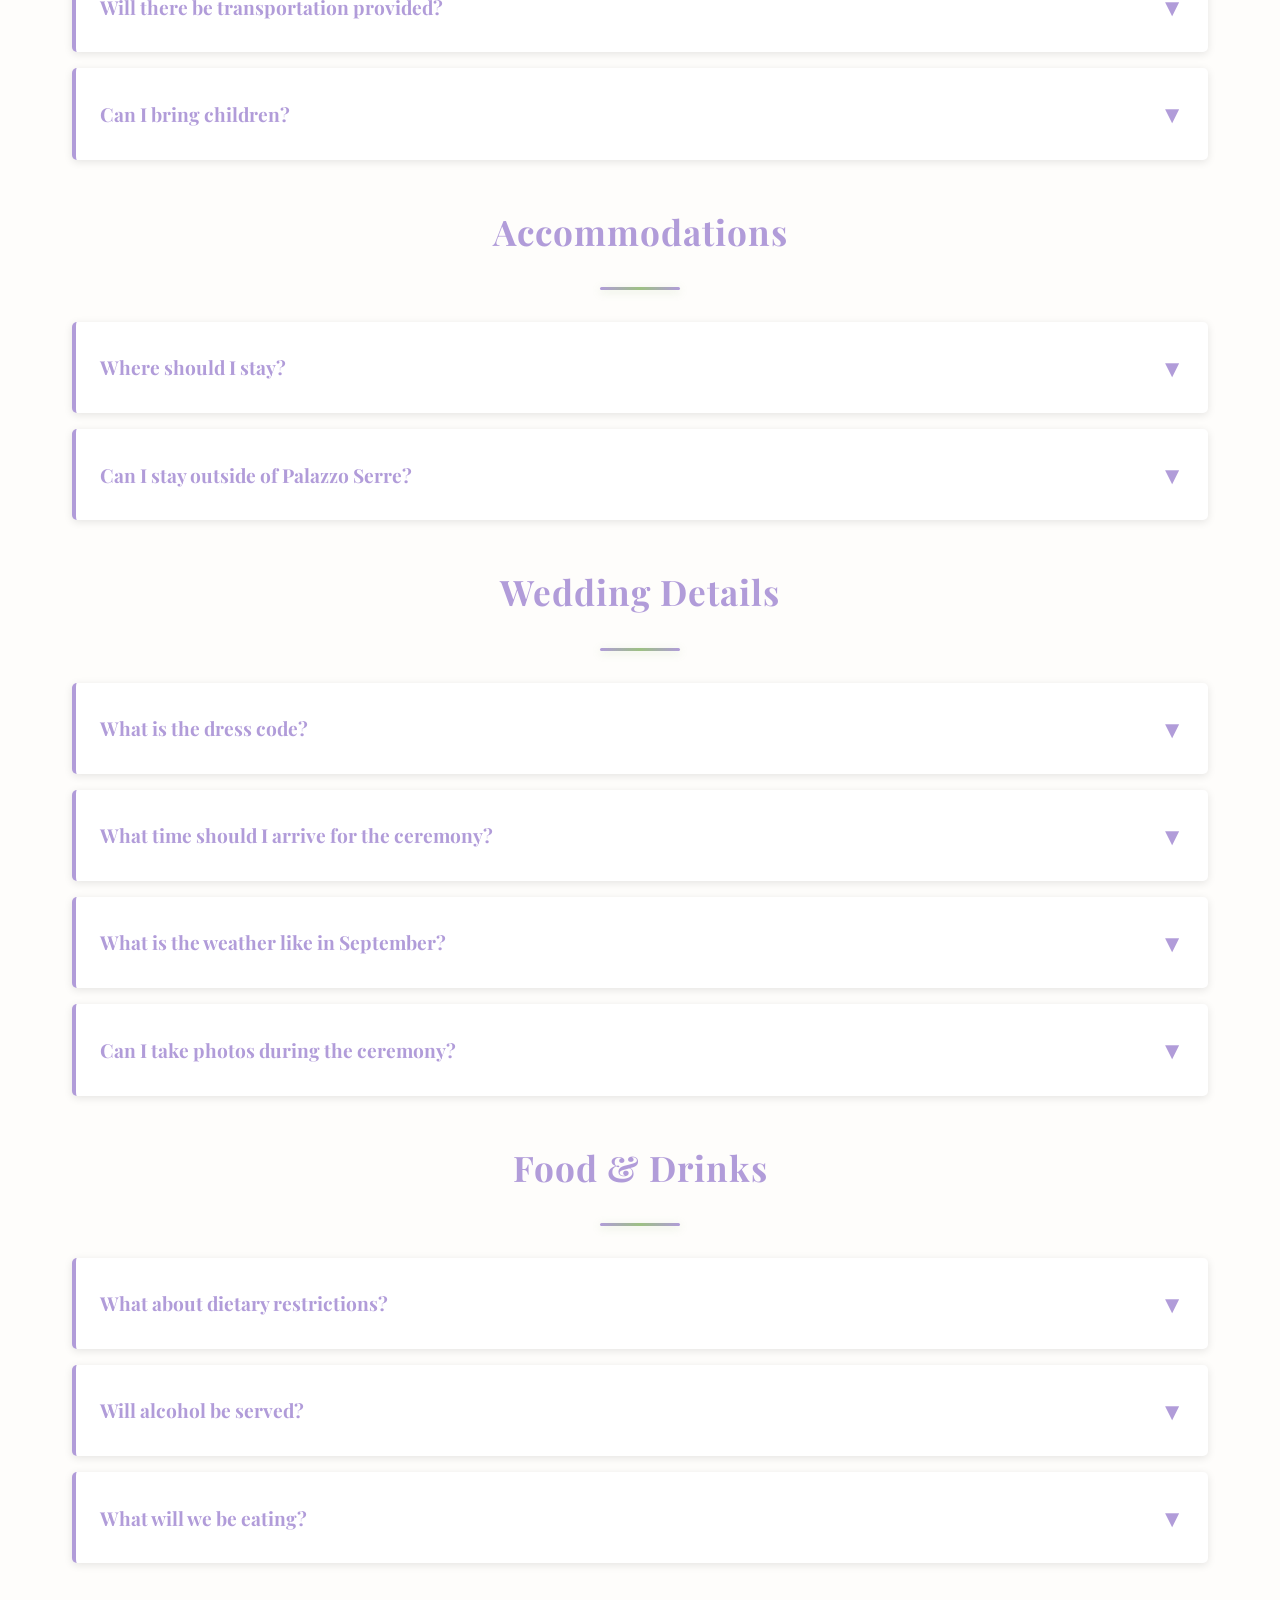
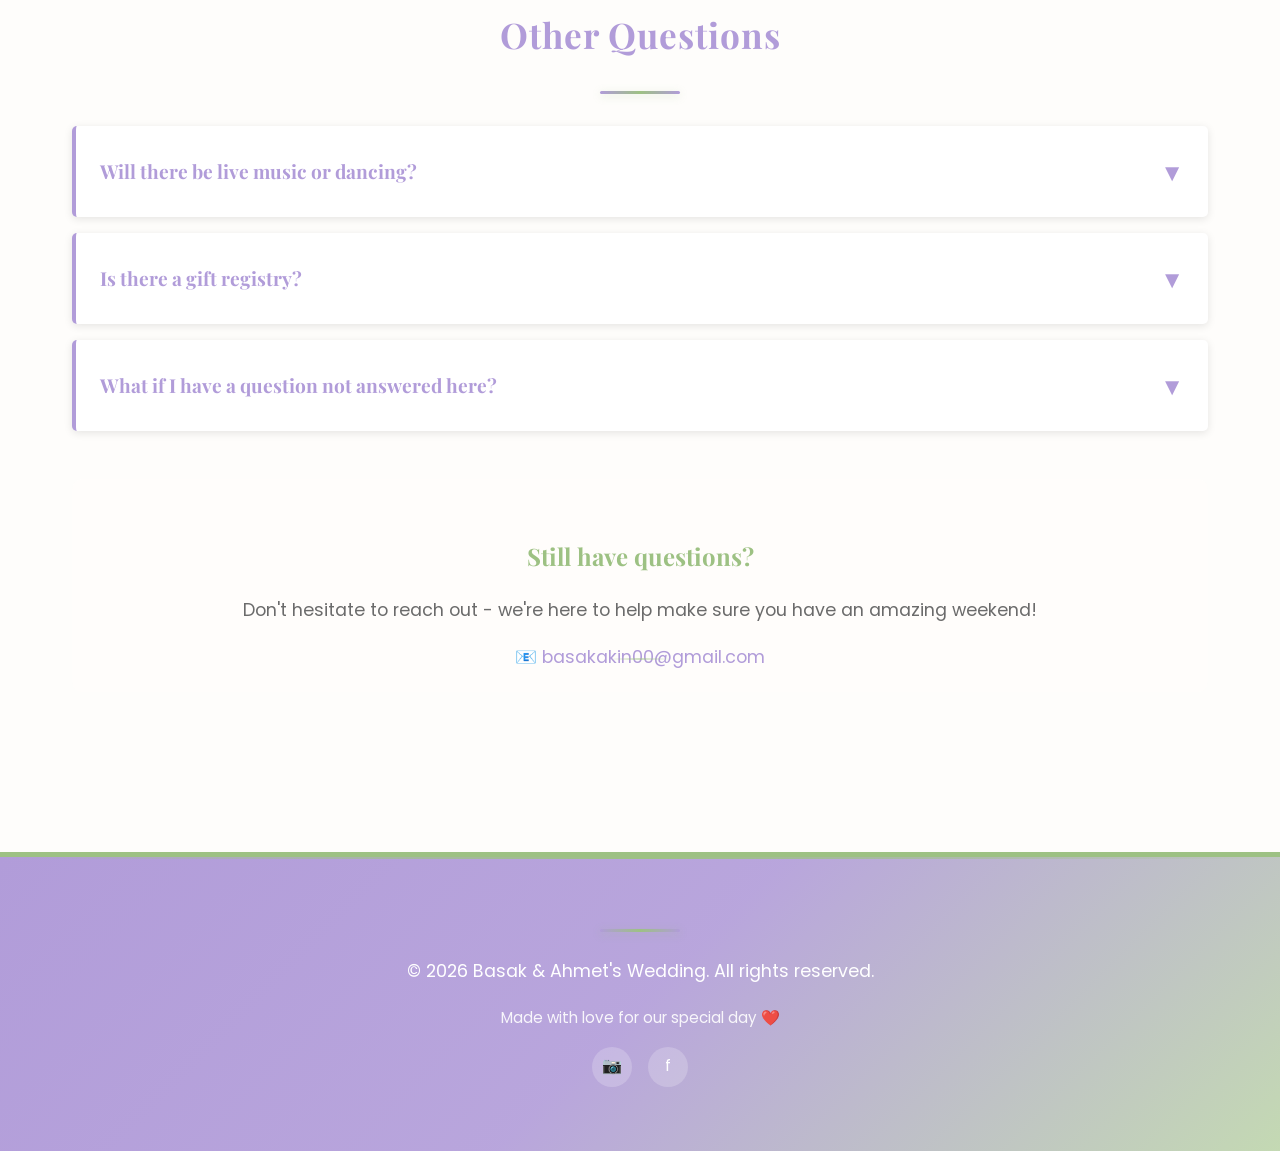
==== commit ff4d70db: "Increase section background opacity from 35% to 45%" ====
--- a/faq.html
+++ b/faq.html
@@ -345,7 +345,7 @@
         </div>
 
         <!-- Contact Call-to-Action -->
-        <section style="background: rgba(254, 253, 251, 0.35); padding: 2rem; border-radius: 10px; text-align: center; margin-top: 3rem;">
+        <section style="background: rgba(254, 253, 251, 0.45); padding: 2rem; border-radius: 10px; text-align: center; margin-top: 3rem;">
             <h3>Still have questions?</h3>
             <p style="margin-top: 1rem;">Don't hesitate to reach out - we're here to help make sure you have an amazing weekend!</p>
             <p style="margin-top: 0.5rem;">📧 <a href="mailto:basakakin00@gmail.com" style="color: var(--primary); text-decoration: none;">basakakin00@gmail.com</a></p>
--- a/styles.css
+++ b/styles.css
@@ -127,7 +127,7 @@
 section {
     margin: 3rem 0;
     position: relative;
-    background: rgba(254, 253, 251, 0.35);
+    background: rgba(254, 253, 251, 0.45);
     padding: 2rem;
     border-radius: 10px;
 }
@@ -179,7 +179,7 @@
 .hero {
     text-align: center;
     padding: 4rem 2rem;
-    background: rgba(254, 253, 251, 0.35);
+    background: rgba(254, 253, 251, 0.45);
     border-radius: 15px;
     margin-bottom: 3rem;
     border-left: 5px solid var(--secondary);
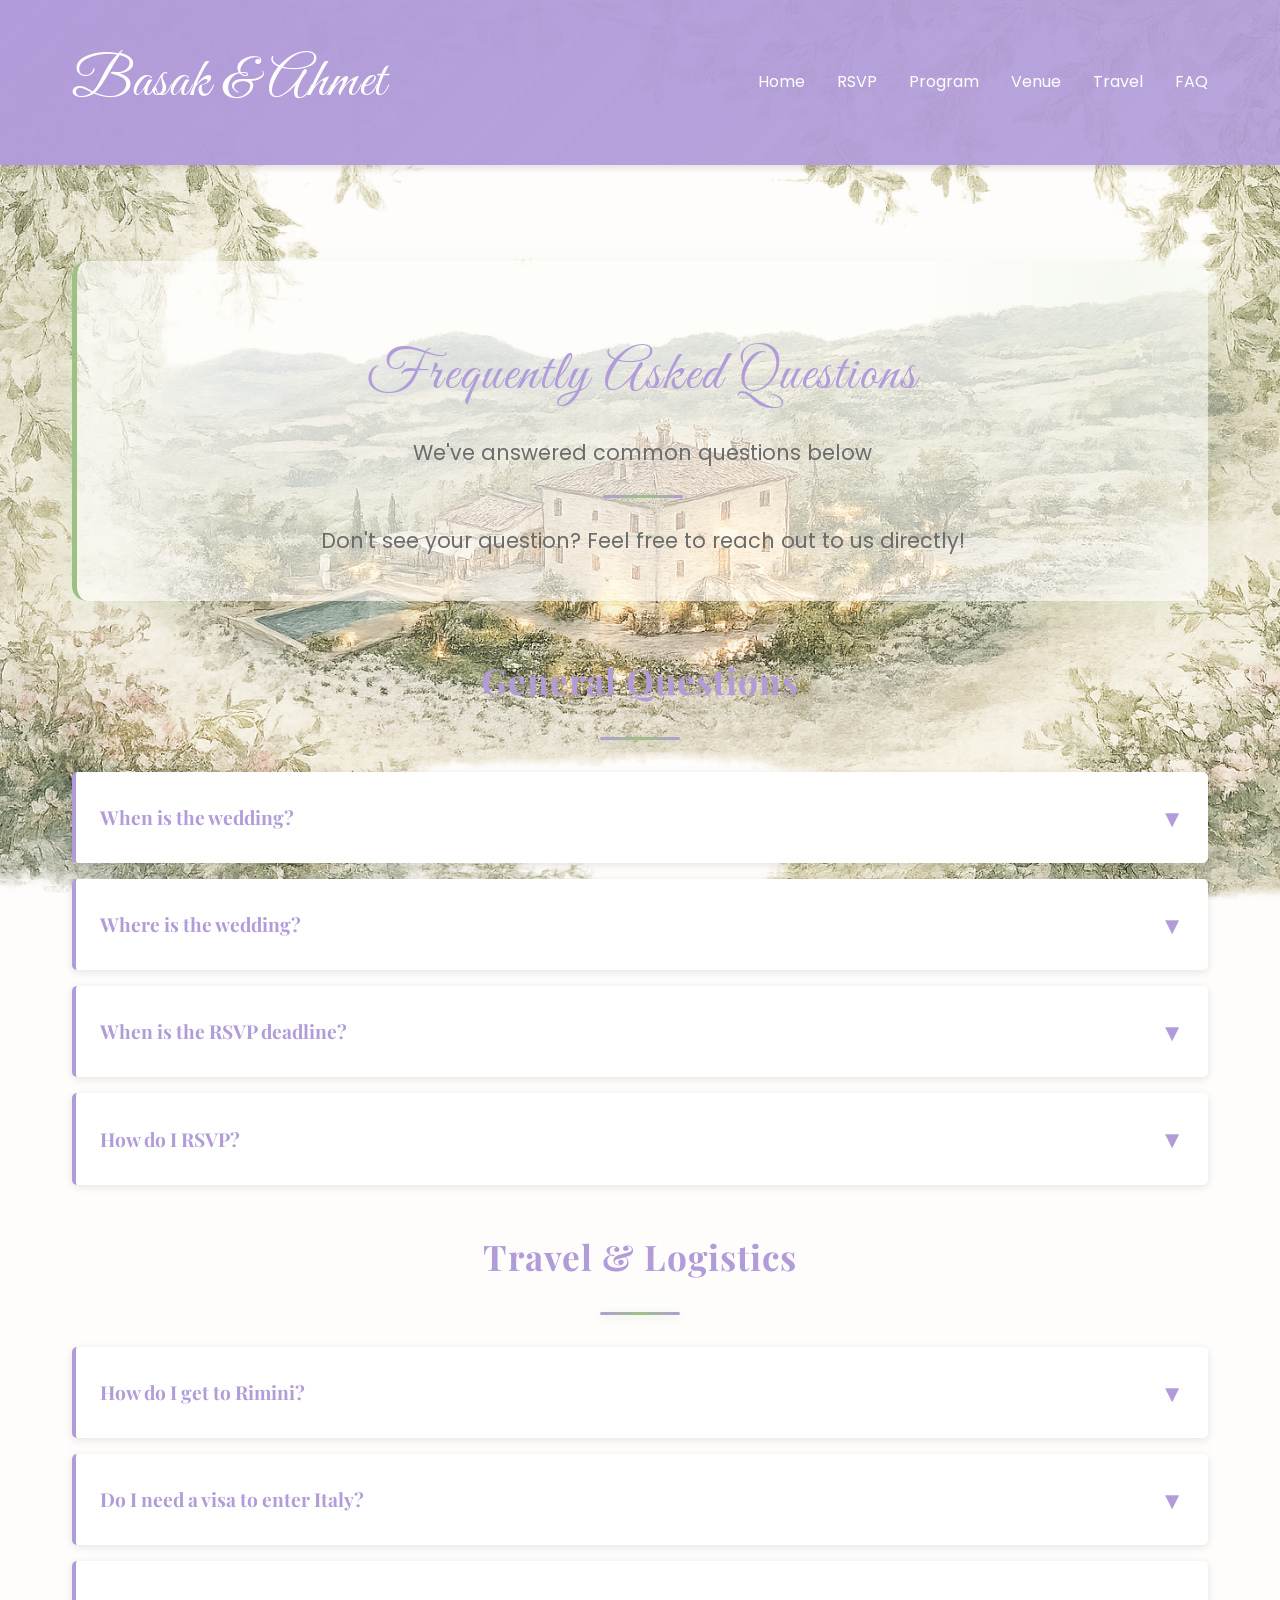
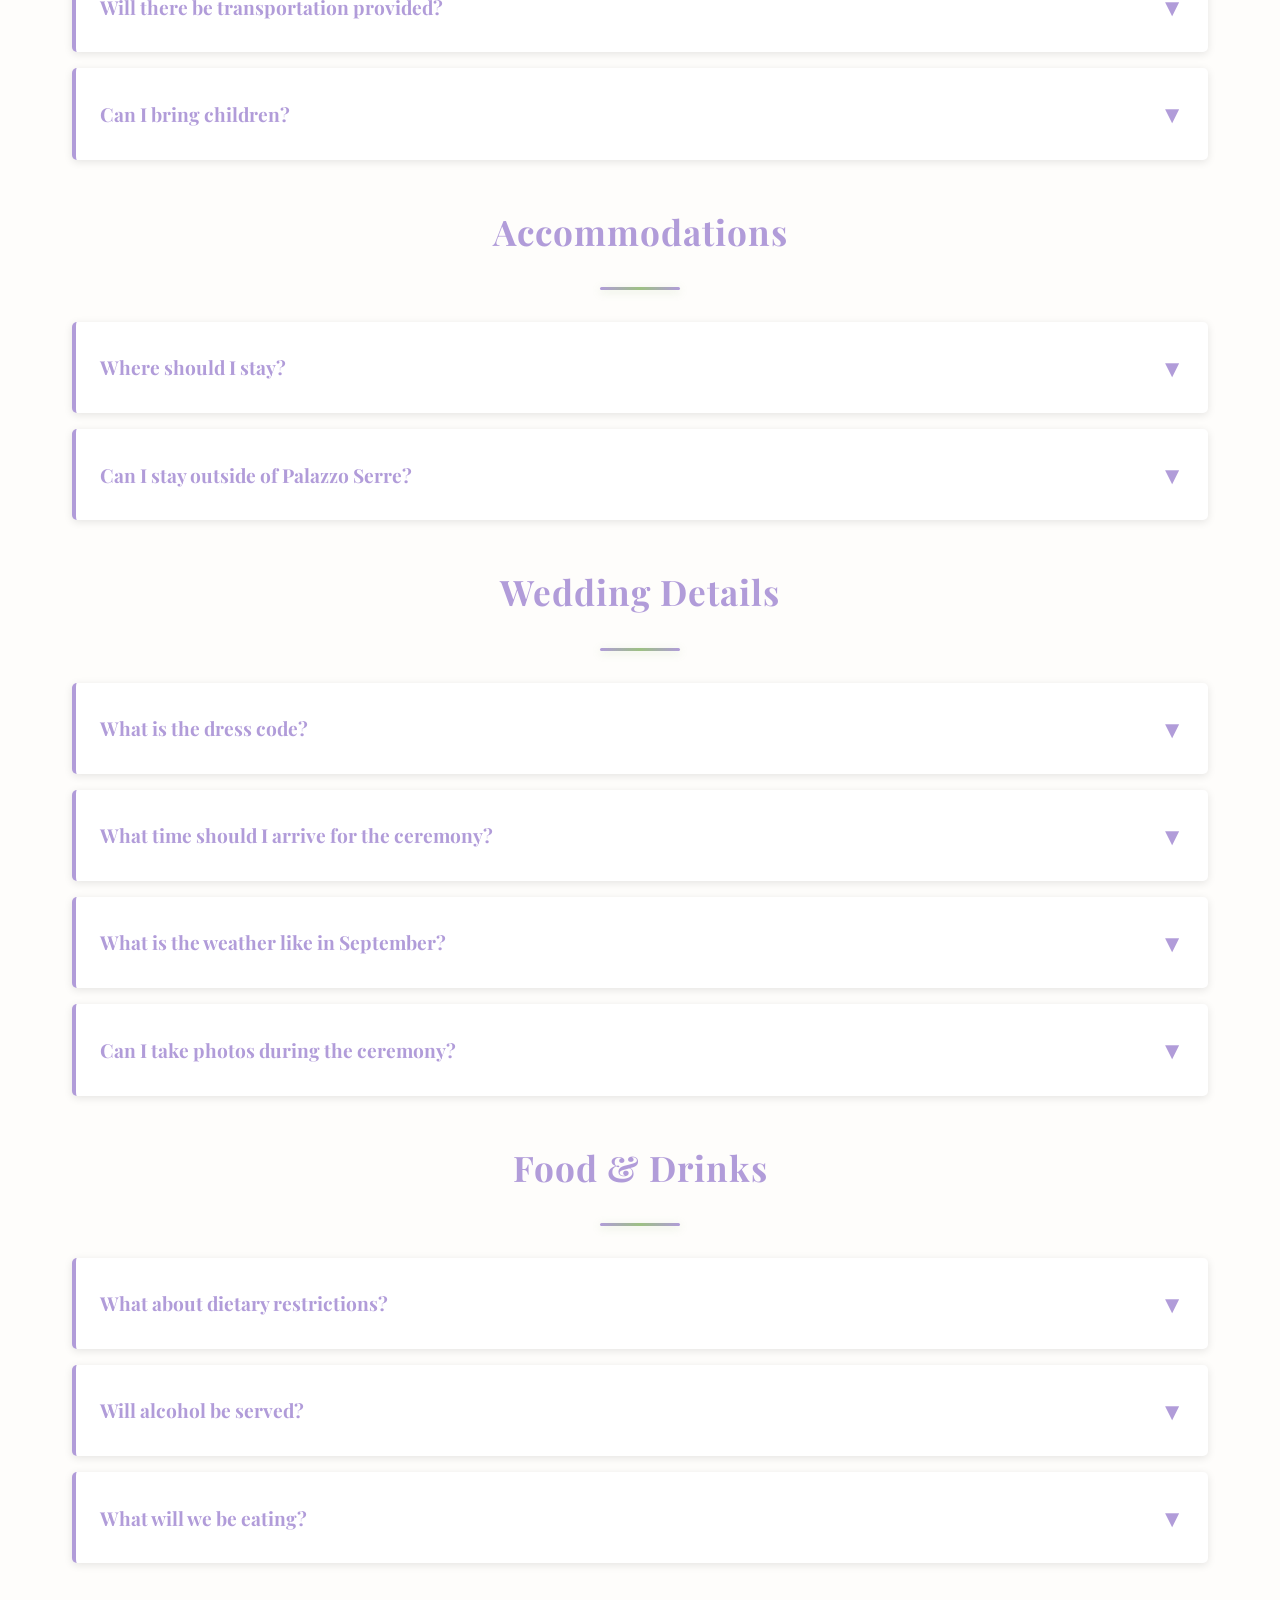
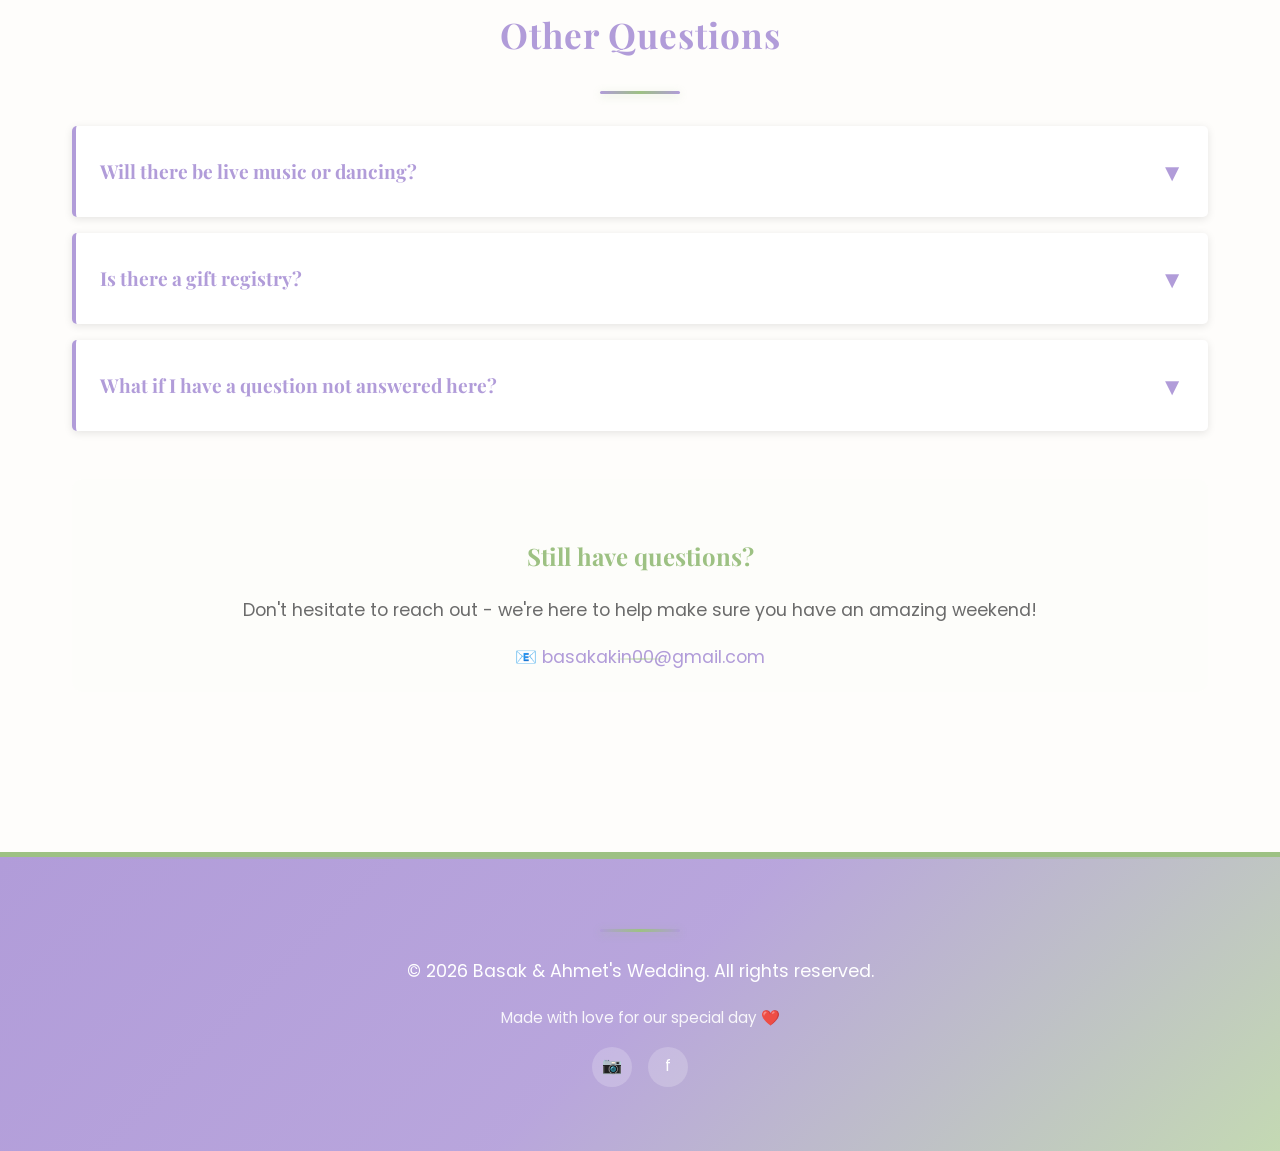
==== commit be788c17: "Increase section background opacity from 45% to 60%" ====
--- a/faq.html
+++ b/faq.html
@@ -345,7 +345,7 @@
         </div>
 
         <!-- Contact Call-to-Action -->
-        <section style="background: rgba(254, 253, 251, 0.45); padding: 2rem; border-radius: 10px; text-align: center; margin-top: 3rem;">
+        <section style="background: rgba(254, 253, 251, 0.60); padding: 2rem; border-radius: 10px; text-align: center; margin-top: 3rem;">
             <h3>Still have questions?</h3>
             <p style="margin-top: 1rem;">Don't hesitate to reach out - we're here to help make sure you have an amazing weekend!</p>
             <p style="margin-top: 0.5rem;">📧 <a href="mailto:basakakin00@gmail.com" style="color: var(--primary); text-decoration: none;">basakakin00@gmail.com</a></p>
--- a/styles.css
+++ b/styles.css
@@ -127,7 +127,7 @@
 section {
     margin: 3rem 0;
     position: relative;
-    background: rgba(254, 253, 251, 0.45);
+    background: rgba(254, 253, 251, 0.60);
     padding: 2rem;
     border-radius: 10px;
 }
@@ -179,7 +179,7 @@
 .hero {
     text-align: center;
     padding: 4rem 2rem;
-    background: rgba(254, 253, 251, 0.45);
+    background: rgba(254, 253, 251, 0.60);
     border-radius: 15px;
     margin-bottom: 3rem;
     border-left: 5px solid var(--secondary);
